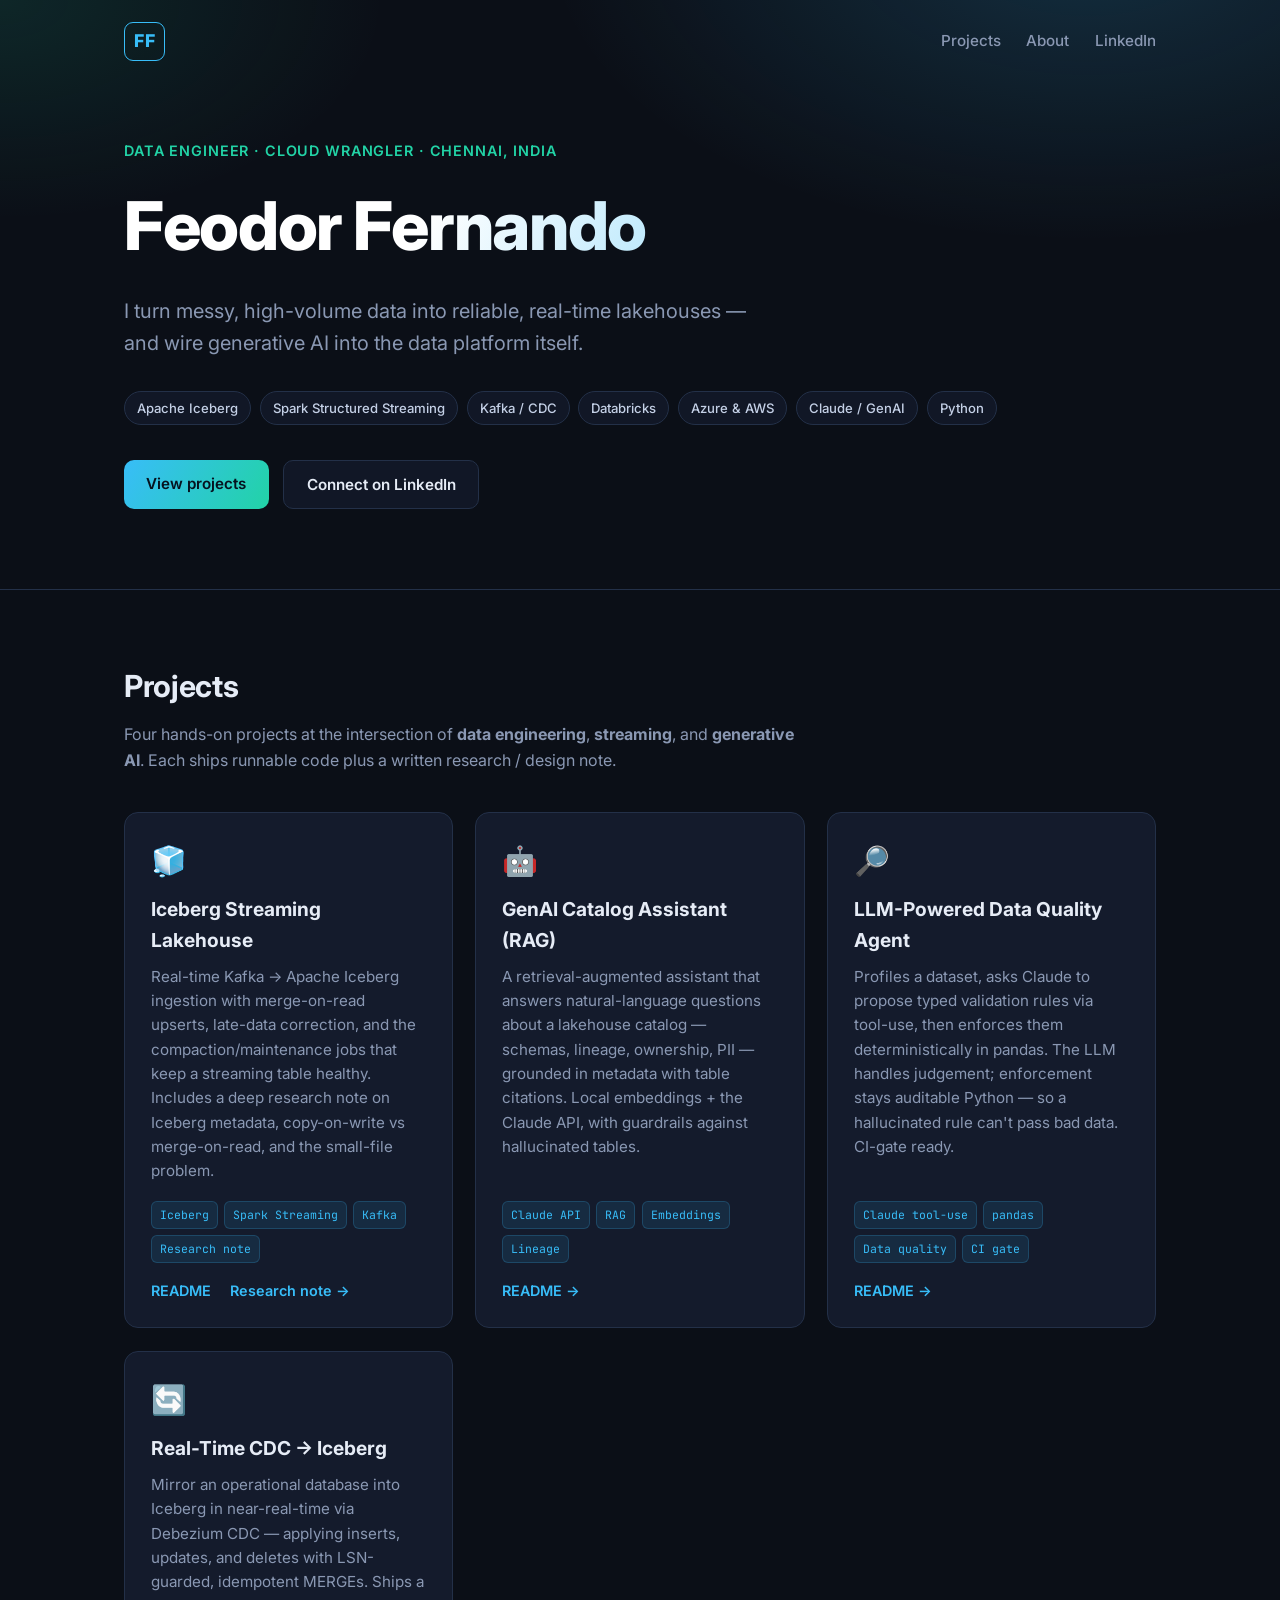
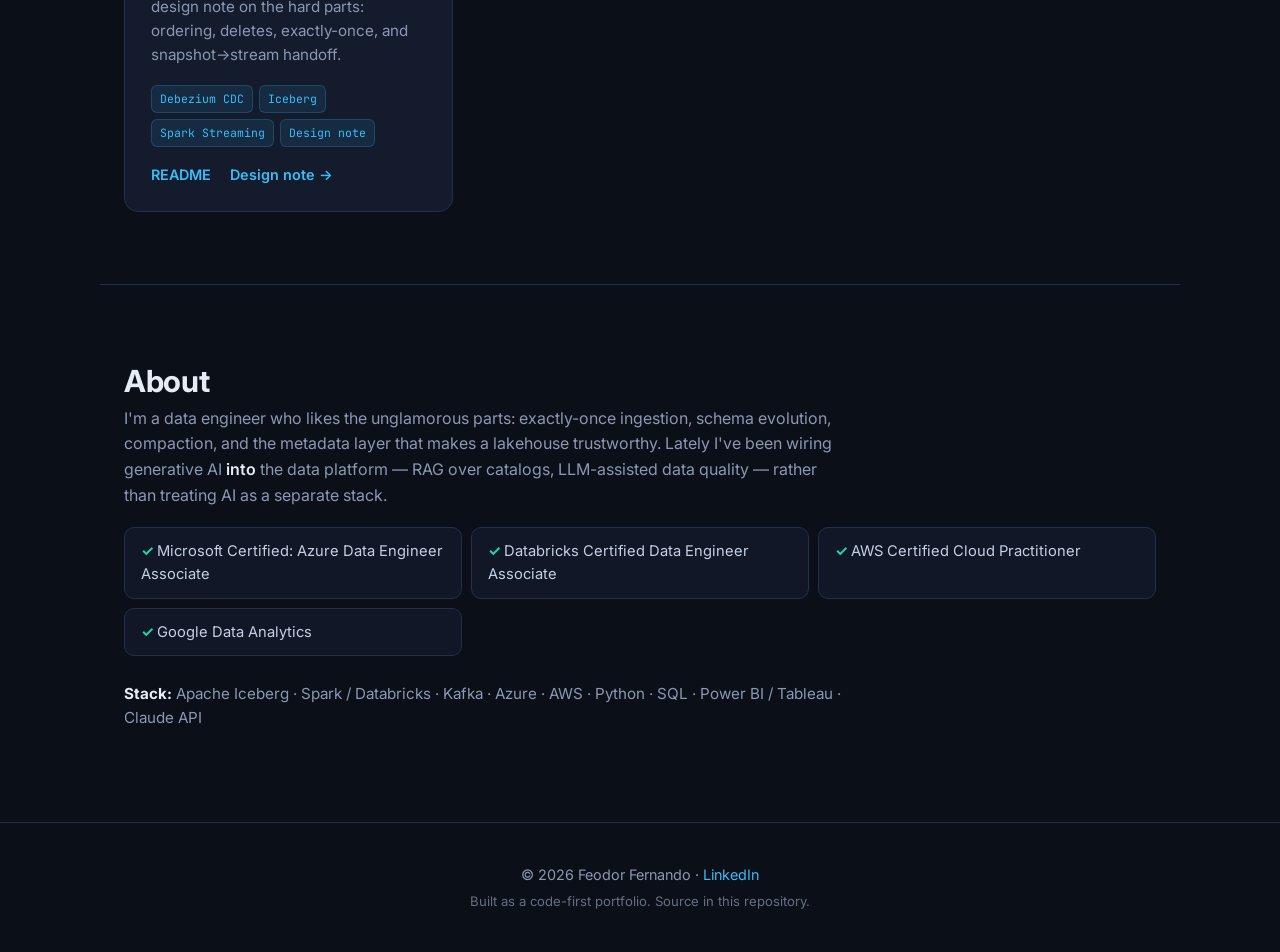
==== index.html @ a035046e "Data & AI engineering portfolio: 4 projects + site Projects: - 01 Iceberg streaming lakehouse (Spark" ====
<!DOCTYPE html>
<html lang="en">
<head>
  <meta charset="UTF-8" />
  <meta name="viewport" content="width=device-width, initial-scale=1.0" />
  <title>Feodor Fernando — Data &amp; AI Engineer</title>
  <meta name="description" content="Portfolio of Feodor Fernando — Data Engineer &amp; Cloud Wrangler. Projects in streaming lakehouses (Apache Iceberg), GenAI for data platforms, and AI-powered data quality." />
  <link rel="preconnect" href="https://fonts.googleapis.com" />
  <link rel="preconnect" href="https://fonts.gstatic.com" crossorigin />
  <link href="https://fonts.googleapis.com/css2?family=Inter:wght@400;500;600;700;800&family=JetBrains+Mono:wght@400;500&display=swap" rel="stylesheet" />
  <link rel="stylesheet" href="style.css" />
</head>
<body>
  <header class="hero">
    <nav class="nav">
      <span class="brand">FF</span>
      <div class="nav-links">
        <a href="#projects">Projects</a>
        <a href="#about">About</a>
        <a href="https://www.linkedin.com/in/feodorfernando/" target="_blank" rel="noopener">LinkedIn</a>
      </div>
    </nav>

    <div class="hero-inner">
      <p class="eyebrow">Data Engineer · Cloud Wrangler · Chennai, India</p>
      <h1>Feodor Fernando</h1>
      <p class="tagline">
        I turn messy, high-volume data into reliable, real-time lakehouses —
        and wire generative AI into the data platform itself.
      </p>
      <div class="badges">
        <span>Apache Iceberg</span>
        <span>Spark Structured Streaming</span>
        <span>Kafka / CDC</span>
        <span>Databricks</span>
        <span>Azure &amp; AWS</span>
        <span>Claude / GenAI</span>
        <span>Python</span>
      </div>
      <div class="cta">
        <a class="btn primary" href="#projects">View projects</a>
        <a class="btn" href="https://www.linkedin.com/in/feodorfernando/" target="_blank" rel="noopener">Connect on LinkedIn</a>
      </div>
    </div>
  </header>

  <main>
    <section id="projects" class="section">
      <h2 class="section-title">Projects</h2>
      <p class="section-sub">
        Four hands-on projects at the intersection of <strong>data engineering</strong>,
        <strong>streaming</strong>, and <strong>generative AI</strong>. Each ships
        runnable code plus a written research / design note.
      </p>

      <div class="grid">
        <!-- Project 1 -->
        <article class="card">
          <div class="card-icon">🧊</div>
          <h3>Iceberg Streaming Lakehouse</h3>
          <p>
            Real-time Kafka → Apache Iceberg ingestion with merge-on-read upserts,
            late-data correction, and the compaction/maintenance jobs that keep a
            streaming table healthy. Includes a deep research note on Iceberg
            metadata, copy-on-write vs merge-on-read, and the small-file problem.
          </p>
          <div class="tags">
            <span>Iceberg</span><span>Spark Streaming</span><span>Kafka</span><span>Research note</span>
          </div>
          <div class="card-links">
            <a href="projects/01-iceberg-streaming-lakehouse/README.md">README</a>
            <a href="projects/01-iceberg-streaming-lakehouse/docs/iceberg-streaming-research.md">Research note →</a>
          </div>
        </article>

        <!-- Project 2 -->
        <article class="card">
          <div class="card-icon">🤖</div>
          <h3>GenAI Catalog Assistant (RAG)</h3>
          <p>
            A retrieval-augmented assistant that answers natural-language questions
            about a lakehouse catalog — schemas, lineage, ownership, PII — grounded
            in metadata with table citations. Local embeddings + the Claude API,
            with guardrails against hallucinated tables.
          </p>
          <div class="tags">
            <span>Claude API</span><span>RAG</span><span>Embeddings</span><span>Lineage</span>
          </div>
          <div class="card-links">
            <a href="projects/02-genai-rag-lakehouse/README.md">README →</a>
          </div>
        </article>

        <!-- Project 3 -->
        <article class="card">
          <div class="card-icon">🔎</div>
          <h3>LLM-Powered Data Quality Agent</h3>
          <p>
            Profiles a dataset, asks Claude to propose typed validation rules via
            tool-use, then enforces them deterministically in pandas. The LLM
            handles judgement; enforcement stays auditable Python — so a
            hallucinated rule can't pass bad data. CI-gate ready.
          </p>
          <div class="tags">
            <span>Claude tool-use</span><span>pandas</span><span>Data quality</span><span>CI gate</span>
          </div>
          <div class="card-links">
            <a href="projects/03-llm-data-quality/README.md">README →</a>
          </div>
        </article>

        <!-- Project 4 -->
        <article class="card">
          <div class="card-icon">🔄</div>
          <h3>Real-Time CDC → Iceberg</h3>
          <p>
            Mirror an operational database into Iceberg in near-real-time via
            Debezium CDC — applying inserts, updates, and deletes with LSN-guarded,
            idempotent MERGEs. Ships a design note on the hard parts: ordering,
            deletes, exactly-once, and snapshot→stream handoff.
          </p>
          <div class="tags">
            <span>Debezium CDC</span><span>Iceberg</span><span>Spark Streaming</span><span>Design note</span>
          </div>
          <div class="card-links">
            <a href="projects/04-realtime-cdc-iceberg/README.md">README</a>
            <a href="projects/04-realtime-cdc-iceberg/docs/cdc-design.md">Design note →</a>
          </div>
        </article>
      </div>
    </section>

    <section id="about" class="section about">
      <h2 class="section-title">About</h2>
      <p>
        I'm a data engineer who likes the unglamorous parts: exactly-once
        ingestion, schema evolution, compaction, and the metadata layer that
        makes a lakehouse trustworthy. Lately I've been wiring generative AI
        <em>into</em> the data platform — RAG over catalogs, LLM-assisted data
        quality — rather than treating AI as a separate stack.
      </p>
      <ul class="creds">
        <li>Microsoft Certified: Azure Data Engineer Associate</li>
        <li>Databricks Certified Data Engineer Associate</li>
        <li>AWS Certified Cloud Practitioner</li>
        <li>Google Data Analytics</li>
      </ul>
      <p class="stack">
        <strong>Stack:</strong> Apache Iceberg · Spark / Databricks · Kafka ·
        Azure · AWS · Python · SQL · Power BI / Tableau · Claude API
      </p>
    </section>
  </main>

  <footer class="footer">
    <p>© <span id="year">2026</span> Feodor Fernando ·
      <a href="https://www.linkedin.com/in/feodorfernando/" target="_blank" rel="noopener">LinkedIn</a>
    </p>
    <p class="muted">Built as a code-first portfolio. Source in this repository.</p>
  </footer>

  <script>
    document.getElementById('year').textContent = new Date().getFullYear();
  </script>
</body>
</html>
---- style.css ----
:root {
  --bg: #0b0f17;
  --bg-soft: #111726;
  --card: #141b2c;
  --card-hover: #1a2236;
  --border: #233048;
  --text: #e6ecf6;
  --muted: #8a98b3;
  --accent: #38bdf8;
  --accent-2: #22d3a6;
  --radius: 14px;
  --maxw: 1080px;
}

* { box-sizing: border-box; margin: 0; padding: 0; }

body {
  font-family: 'Inter', system-ui, -apple-system, sans-serif;
  background: var(--bg);
  color: var(--text);
  line-height: 1.6;
  -webkit-font-smoothing: antialiased;
}

a { color: var(--accent); text-decoration: none; transition: color .15s ease; }
a:hover { color: var(--accent-2); }

code, .mono { font-family: 'JetBrains Mono', monospace; }

/* ---------- hero ---------- */
.hero {
  background:
    radial-gradient(900px 500px at 85% -10%, rgba(56,189,248,.18), transparent 60%),
    radial-gradient(700px 400px at 0% 0%, rgba(34,211,166,.12), transparent 55%),
    var(--bg);
  border-bottom: 1px solid var(--border);
  padding-bottom: 5rem;
}

.nav {
  max-width: var(--maxw);
  margin: 0 auto;
  padding: 1.4rem 1.5rem;
  display: flex;
  align-items: center;
  justify-content: space-between;
}
.brand {
  font-weight: 800;
  font-size: 1.1rem;
  letter-spacing: .04em;
  border: 1.5px solid var(--accent);
  border-radius: 9px;
  padding: .25rem .55rem;
  color: var(--accent);
}
.nav-links { display: flex; gap: 1.6rem; font-weight: 500; font-size: .95rem; }
.nav-links a { color: var(--muted); }
.nav-links a:hover { color: var(--text); }

.hero-inner {
  max-width: var(--maxw);
  margin: 0 auto;
  padding: 3.5rem 1.5rem 0;
}
.eyebrow {
  color: var(--accent-2);
  font-weight: 600;
  font-size: .9rem;
  letter-spacing: .06em;
  text-transform: uppercase;
}
.hero h1 {
  font-size: clamp(2.6rem, 6vw, 4.2rem);
  font-weight: 800;
  letter-spacing: -.02em;
  margin: .6rem 0 1rem;
  background: linear-gradient(120deg, #fff 30%, var(--accent) 100%);
  -webkit-background-clip: text;
  background-clip: text;
  -webkit-text-fill-color: transparent;
}
.tagline {
  font-size: 1.25rem;
  color: var(--muted);
  max-width: 640px;
}

.badges {
  display: flex;
  flex-wrap: wrap;
  gap: .55rem;
  margin: 2rem 0 2.2rem;
}
.badges span {
  font-size: .82rem;
  font-weight: 500;
  padding: .35rem .75rem;
  border: 1px solid var(--border);
  border-radius: 999px;
  background: var(--bg-soft);
  color: #c4d0e6;
}

.cta { display: flex; gap: .9rem; flex-wrap: wrap; }
.btn {
  display: inline-block;
  padding: .7rem 1.4rem;
  border-radius: 10px;
  font-weight: 600;
  font-size: .95rem;
  border: 1px solid var(--border);
  color: var(--text);
  background: var(--bg-soft);
}
.btn:hover { border-color: var(--accent); color: var(--text); }
.btn.primary {
  background: linear-gradient(120deg, var(--accent), var(--accent-2));
  color: #06121f;
  border: none;
}
.btn.primary:hover { color: #06121f; opacity: .92; }

/* ---------- sections ---------- */
.section {
  max-width: var(--maxw);
  margin: 0 auto;
  padding: 4.5rem 1.5rem;
}
.section-title {
  font-size: 1.9rem;
  font-weight: 700;
  letter-spacing: -.01em;
}
.section-sub {
  color: var(--muted);
  margin: .7rem 0 2.4rem;
  max-width: 680px;
}

/* ---------- project grid ---------- */
.grid {
  display: grid;
  grid-template-columns: repeat(auto-fit, minmax(320px, 1fr));
  gap: 1.4rem;
}
.card {
  background: var(--card);
  border: 1px solid var(--border);
  border-radius: var(--radius);
  padding: 1.6rem;
  display: flex;
  flex-direction: column;
  transition: transform .15s ease, border-color .15s ease, background .15s ease;
}
.card:hover {
  transform: translateY(-4px);
  border-color: var(--accent);
  background: var(--card-hover);
}
.card-icon { font-size: 1.8rem; margin-bottom: .6rem; }
.card h3 { font-size: 1.2rem; font-weight: 700; margin-bottom: .6rem; }
.card p { color: var(--muted); font-size: .95rem; flex-grow: 1; }

.tags { display: flex; flex-wrap: wrap; gap: .4rem; margin: 1.1rem 0 1rem; }
.tags span {
  font-size: .72rem;
  font-family: 'JetBrains Mono', monospace;
  padding: .22rem .5rem;
  border-radius: 6px;
  background: rgba(56,189,248,.1);
  color: var(--accent);
  border: 1px solid rgba(56,189,248,.2);
}
.card-links { display: flex; gap: 1.2rem; font-weight: 600; font-size: .9rem; }

/* ---------- about ---------- */
.about { border-top: 1px solid var(--border); }
.about p { color: var(--muted); max-width: 720px; margin-bottom: 1.2rem; }
.about em { color: var(--text); font-style: normal; font-weight: 600; }
.creds {
  list-style: none;
  display: grid;
  grid-template-columns: repeat(auto-fit, minmax(260px, 1fr));
  gap: .6rem;
  margin: 0 0 1.6rem;
}
.creds li {
  padding: .7rem 1rem;
  background: var(--bg-soft);
  border: 1px solid var(--border);
  border-radius: 10px;
  font-size: .92rem;
  color: #c4d0e6;
}
.creds li::before { content: "✓ "; color: var(--accent-2); font-weight: 700; }
.stack { font-size: .95rem; }
.stack strong { color: var(--text); }

/* ---------- footer ---------- */
.footer {
  border-top: 1px solid var(--border);
  text-align: center;
  padding: 2.5rem 1.5rem;
  color: var(--muted);
  font-size: .9rem;
}
.footer .muted { font-size: .82rem; opacity: .7; margin-top: .3rem; }

@media (max-width: 560px) {
  .nav-links { gap: 1rem; }
  .section { padding: 3rem 1.2rem; }
}
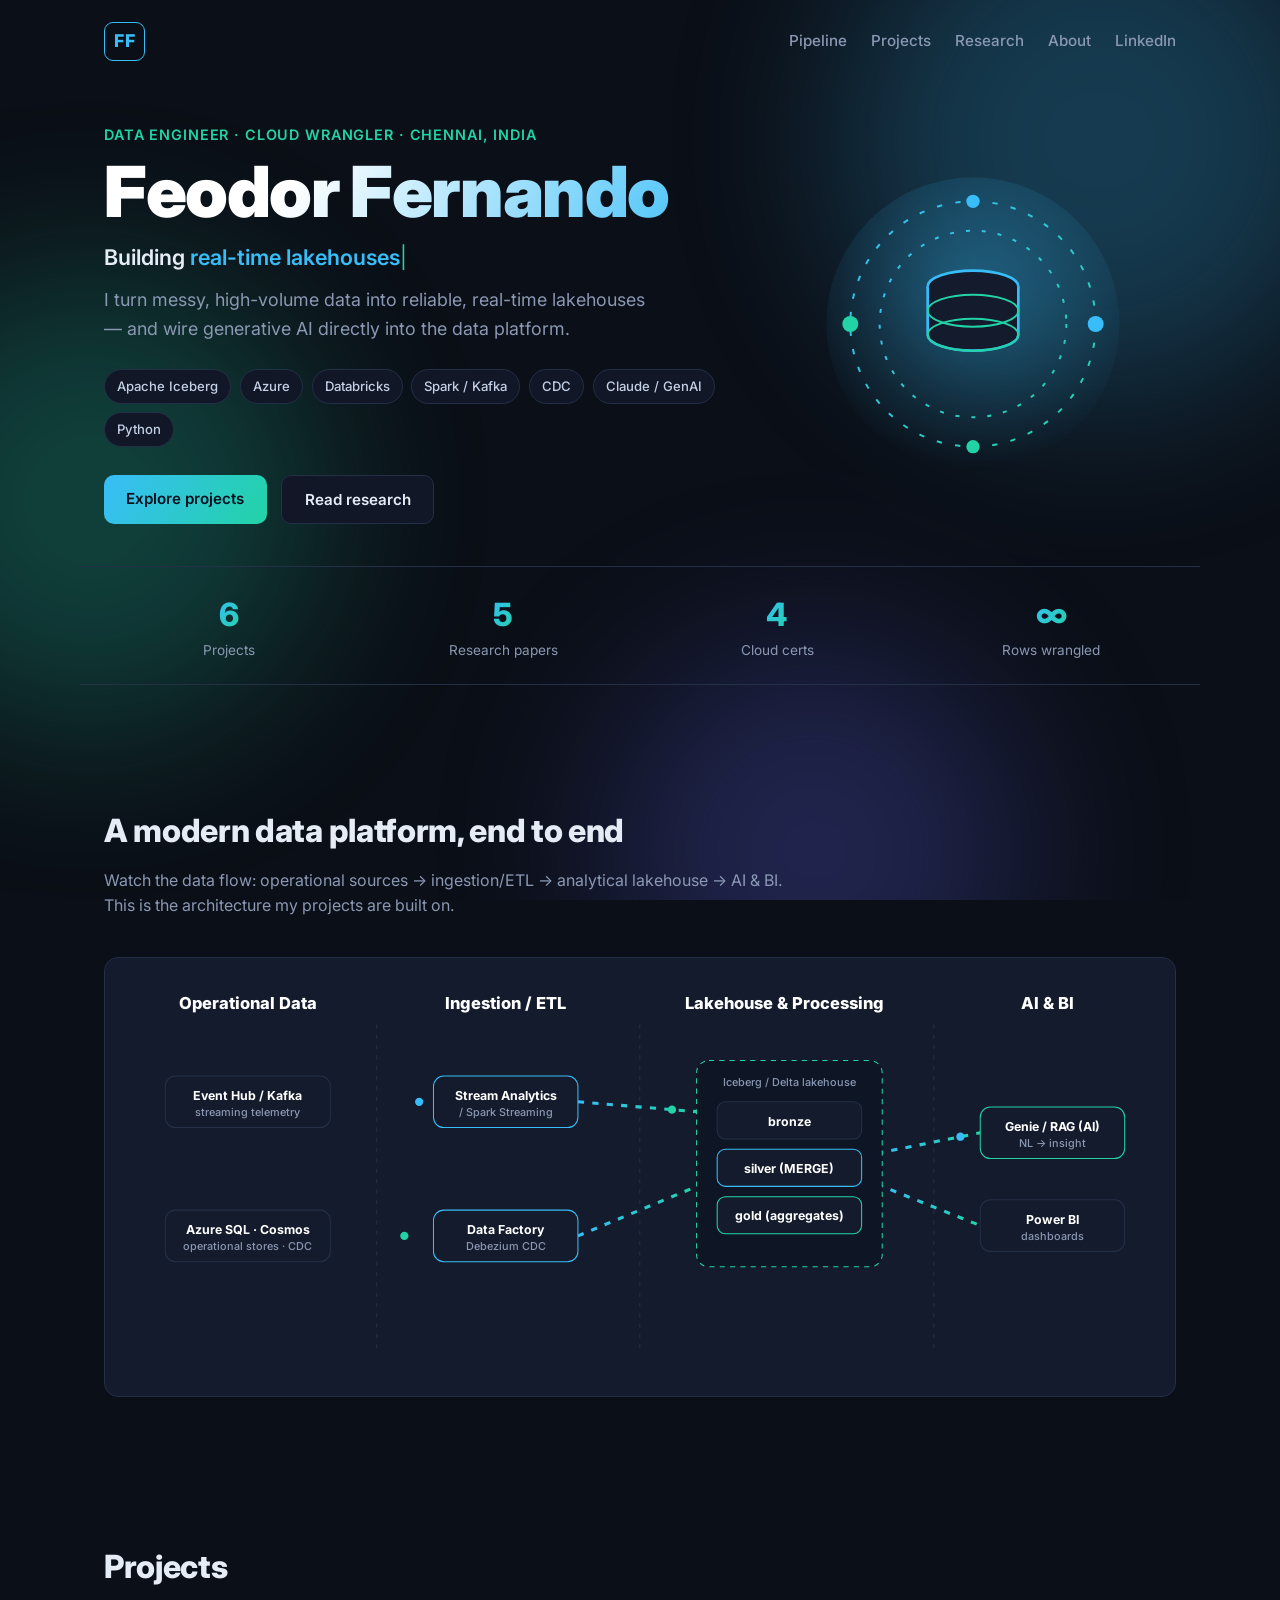
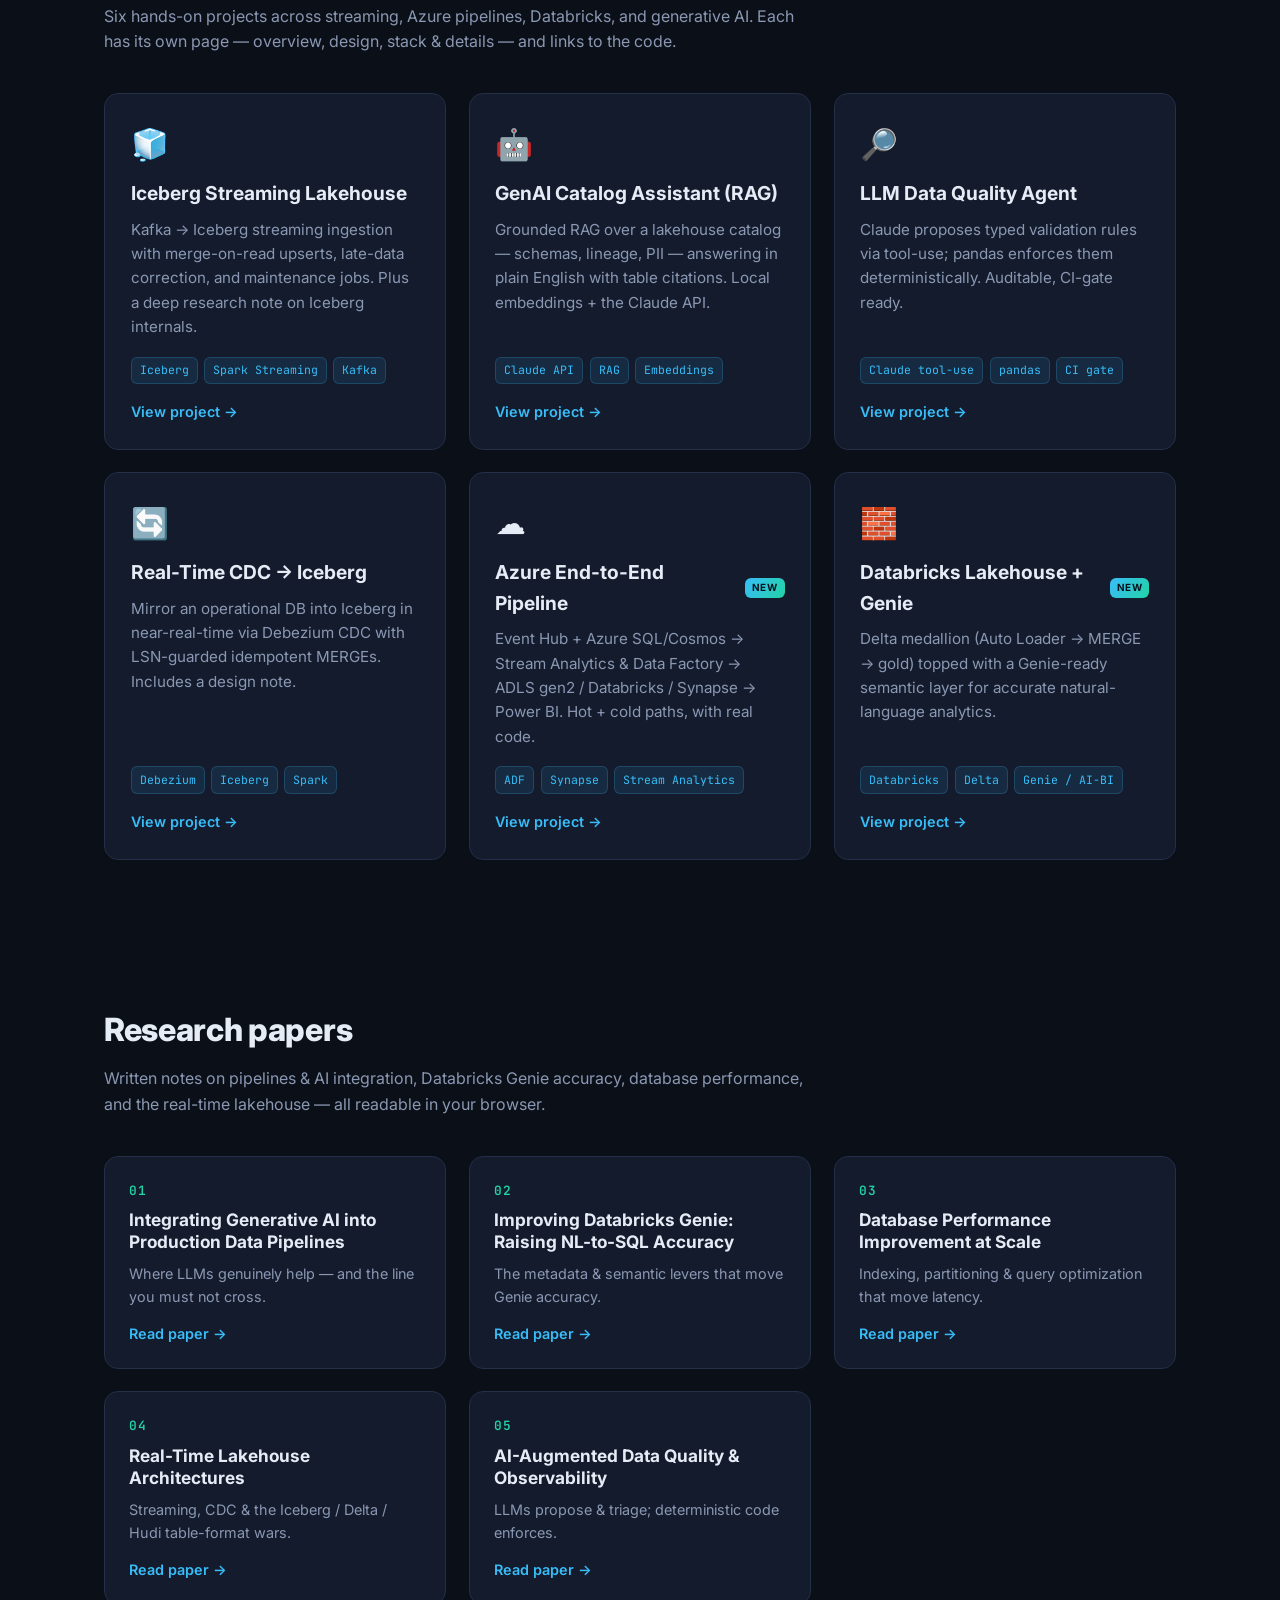
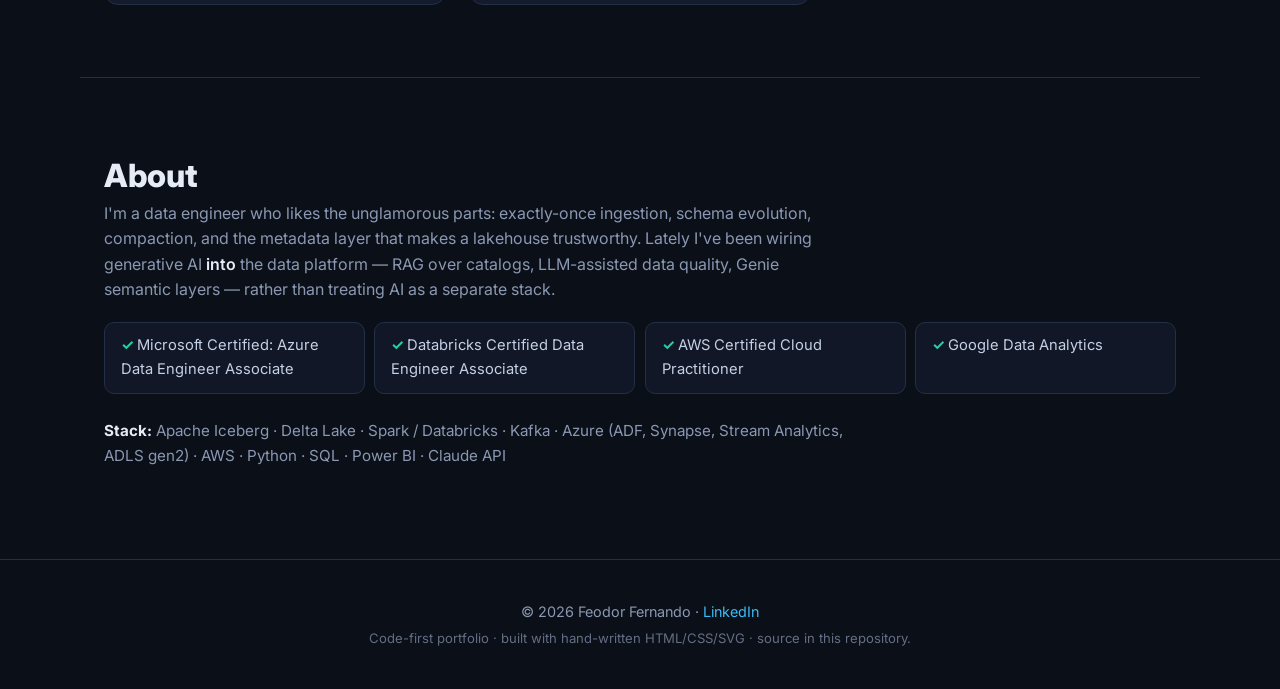
==== commit a25a5a40: "Animated site + 6 projects, 5 research papers, readable pages - Animated homepage: aurora bg, typed " ====
--- a/index.html
+++ b/index.html
@@ -4,150 +4,290 @@
   <meta charset="UTF-8" />
   <meta name="viewport" content="width=device-width, initial-scale=1.0" />
   <title>Feodor Fernando — Data &amp; AI Engineer</title>
-  <meta name="description" content="Portfolio of Feodor Fernando — Data Engineer &amp; Cloud Wrangler. Projects in streaming lakehouses (Apache Iceberg), GenAI for data platforms, and AI-powered data quality." />
+  <meta name="description" content="Portfolio of Feodor Fernando — Data Engineer &amp; Cloud Wrangler. Streaming lakehouses (Apache Iceberg), Azure data pipelines, Databricks, and generative AI for data platforms. 6 projects + 5 research papers." />
   <link rel="preconnect" href="https://fonts.googleapis.com" />
   <link rel="preconnect" href="https://fonts.gstatic.com" crossorigin />
-  <link href="https://fonts.googleapis.com/css2?family=Inter:wght@400;500;600;700;800&family=JetBrains+Mono:wght@400;500&display=swap" rel="stylesheet" />
+  <link href="https://fonts.googleapis.com/css2?family=Inter:wght@400;500;600;700;800;900&family=JetBrains+Mono:wght@400;500&display=swap" rel="stylesheet" />
   <link rel="stylesheet" href="style.css" />
 </head>
 <body>
+  <!-- animated aurora background -->
+  <div class="aurora" aria-hidden="true"><span></span><span></span><span></span></div>
+
   <header class="hero">
     <nav class="nav">
       <span class="brand">FF</span>
       <div class="nav-links">
+        <a href="#pipeline">Pipeline</a>
         <a href="#projects">Projects</a>
+        <a href="#research">Research</a>
         <a href="#about">About</a>
         <a href="https://www.linkedin.com/in/feodorfernando/" target="_blank" rel="noopener">LinkedIn</a>
       </div>
     </nav>
 
     <div class="hero-inner">
-      <p class="eyebrow">Data Engineer · Cloud Wrangler · Chennai, India</p>
-      <h1>Feodor Fernando</h1>
-      <p class="tagline">
-        I turn messy, high-volume data into reliable, real-time lakehouses —
-        and wire generative AI into the data platform itself.
-      </p>
-      <div class="badges">
-        <span>Apache Iceberg</span>
-        <span>Spark Structured Streaming</span>
-        <span>Kafka / CDC</span>
-        <span>Databricks</span>
-        <span>Azure &amp; AWS</span>
-        <span>Claude / GenAI</span>
-        <span>Python</span>
-      </div>
-      <div class="cta">
-        <a class="btn primary" href="#projects">View projects</a>
-        <a class="btn" href="https://www.linkedin.com/in/feodorfernando/" target="_blank" rel="noopener">Connect on LinkedIn</a>
-      </div>
+      <div class="hero-text">
+        <p class="eyebrow fade-up">Data Engineer · Cloud Wrangler · Chennai, India</p>
+        <h1 class="fade-up d1">Feodor Fernando</h1>
+        <p class="typed-line fade-up d2">Building <span id="typed" class="accent"></span><span class="caret">|</span></p>
+        <p class="tagline fade-up d3">
+          I turn messy, high-volume data into reliable, real-time lakehouses — and wire
+          generative AI directly into the data platform.
+        </p>
+        <div class="badges fade-up d4">
+          <span>Apache Iceberg</span><span>Azure</span><span>Databricks</span>
+          <span>Spark / Kafka</span><span>CDC</span><span>Claude / GenAI</span><span>Python</span>
+        </div>
+        <div class="cta fade-up d5">
+          <a class="btn primary" href="#projects">Explore projects</a>
+          <a class="btn" href="#research">Read research</a>
+        </div>
+      </div>
+
+      <!-- animated data-engineer avatar (SVG, not a photo) -->
+      <div class="hero-art fade-up d3" aria-hidden="true">
+        <svg viewBox="0 0 240 240" xmlns="http://www.w3.org/2000/svg">
+          <defs>
+            <radialGradient id="halo" cx="50%" cy="40%" r="60%">
+              <stop offset="0" stop-color="#38bdf8" stop-opacity=".35"/>
+              <stop offset="1" stop-color="#38bdf8" stop-opacity="0"/>
+            </radialGradient>
+            <linearGradient id="ring" x1="0" y1="0" x2="1" y2="1">
+              <stop offset="0" stop-color="#38bdf8"/><stop offset="1" stop-color="#22d3a6"/>
+            </linearGradient>
+          </defs>
+          <circle cx="120" cy="120" r="110" fill="url(#halo)"/>
+          <!-- orbit rings -->
+          <circle class="orbit o1" cx="120" cy="120" r="92" fill="none" stroke="url(#ring)" stroke-width="1.5" stroke-dasharray="4 10"/>
+          <circle class="orbit o2" cx="120" cy="120" r="70" fill="none" stroke="url(#ring)" stroke-width="1.5" stroke-dasharray="3 9"/>
+          <!-- central database stack -->
+          <g class="float">
+            <ellipse cx="120" cy="92" rx="34" ry="12" fill="#141b2c" stroke="#38bdf8" stroke-width="2"/>
+            <path d="M86 92 v36 a34 12 0 0 0 68 0 v-36" fill="#141b2c" stroke="#38bdf8" stroke-width="2"/>
+            <ellipse cx="120" cy="110" rx="34" ry="12" fill="none" stroke="#22d3a6" stroke-width="1.5"/>
+            <ellipse cx="120" cy="128" rx="34" ry="12" fill="none" stroke="#22d3a6" stroke-width="1.5"/>
+          </g>
+          <!-- orbiting data nodes -->
+          <g class="spin">
+            <circle cx="212" cy="120" r="6" fill="#38bdf8"/>
+            <circle cx="28" cy="120" r="6" fill="#22d3a6"/>
+            <circle cx="120" cy="28" r="5" fill="#38bdf8"/>
+            <circle cx="120" cy="212" r="5" fill="#22d3a6"/>
+          </g>
+        </svg>
+      </div>
+    </div>
+
+    <div class="stat-row fade-up d5">
+      <div><strong>6</strong><span>Projects</span></div>
+      <div><strong>5</strong><span>Research papers</span></div>
+      <div><strong>4</strong><span>Cloud certs</span></div>
+      <div><strong>∞</strong><span>Rows wrangled</span></div>
     </div>
   </header>
 
   <main>
+    <!-- ANIMATED END-TO-END PIPELINE -->
+    <section id="pipeline" class="section">
+      <h2 class="section-title reveal">A modern data platform, end to end</h2>
+      <p class="section-sub reveal">Watch the data flow: operational sources → ingestion/ETL →
+        analytical lakehouse → AI &amp; BI. This is the architecture my projects are built on.</p>
+
+      <div class="pipeline-wrap reveal">
+      <svg viewBox="0 0 1000 380" xmlns="http://www.w3.org/2000/svg" class="pipeline-svg" role="img" aria-label="End-to-end data platform">
+        <defs>
+          <linearGradient id="flowg" x1="0" y1="0" x2="1" y2="0">
+            <stop offset="0" stop-color="#38bdf8"/><stop offset="1" stop-color="#22d3a6"/>
+          </linearGradient>
+        </defs>
+
+        <!-- stage headers -->
+        <text x="120" y="30" text-anchor="middle" class="stage-h">Operational Data</text>
+        <text x="370" y="30" text-anchor="middle" class="stage-h">Ingestion / ETL</text>
+        <text x="640" y="30" text-anchor="middle" class="stage-h">Lakehouse &amp; Processing</text>
+        <text x="895" y="30" text-anchor="middle" class="stage-h">AI &amp; BI</text>
+
+        <!-- divider guides -->
+        <line x1="245" y1="45" x2="245" y2="360" stroke="#233048" stroke-dasharray="4 6"/>
+        <line x1="500" y1="45" x2="500" y2="360" stroke="#233048" stroke-dasharray="4 6"/>
+        <line x1="785" y1="45" x2="785" y2="360" stroke="#233048" stroke-dasharray="4 6"/>
+
+        <!-- flow connectors -->
+        <line class="flow" x1="200" y1="120" x2="300" y2="120" stroke="url(#flowg)" stroke-width="3"/>
+        <line class="flow" x1="200" y1="250" x2="300" y2="250" stroke="url(#flowg)" stroke-width="3"/>
+        <line class="flow" x1="440" y1="120" x2="560" y2="130" stroke="url(#flowg)" stroke-width="3"/>
+        <line class="flow" x1="440" y1="250" x2="560" y2="200" stroke="url(#flowg)" stroke-width="3"/>
+        <line class="flow" x1="730" y1="170" x2="830" y2="150" stroke="url(#flowg)" stroke-width="3"/>
+        <line class="flow" x1="730" y1="200" x2="830" y2="240" stroke="url(#flowg)" stroke-width="3"/>
+
+        <!-- operational nodes -->
+        <g class="pulse"><rect x="40" y="95" width="160" height="50" rx="10" fill="#141b2c" stroke="#233048"/></g>
+        <text x="120" y="118" text-anchor="middle" class="n-title">Event Hub / Kafka</text>
+        <text x="120" y="134" text-anchor="middle" class="n-sub">streaming telemetry</text>
+        <rect x="40" y="225" width="160" height="50" rx="10" fill="#141b2c" stroke="#233048"/>
+        <text x="120" y="248" text-anchor="middle" class="n-title">Azure SQL · Cosmos</text>
+        <text x="120" y="264" text-anchor="middle" class="n-sub">operational stores · CDC</text>
+
+        <!-- ingestion nodes -->
+        <rect x="300" y="95" width="140" height="50" rx="10" fill="#141b2c" stroke="#38bdf8"/>
+        <text x="370" y="118" text-anchor="middle" class="n-title">Stream Analytics</text>
+        <text x="370" y="134" text-anchor="middle" class="n-sub">/ Spark Streaming</text>
+        <rect x="300" y="225" width="140" height="50" rx="10" fill="#141b2c" stroke="#38bdf8"/>
+        <text x="370" y="248" text-anchor="middle" class="n-title">Data Factory</text>
+        <text x="370" y="264" text-anchor="middle" class="n-sub">Debezium CDC</text>
+
+        <!-- lakehouse box -->
+        <rect x="555" y="80" width="180" height="200" rx="12" fill="#0e1626" stroke="#22d3a6" stroke-dasharray="5 5"/>
+        <text x="645" y="105" text-anchor="middle" class="n-sub">Iceberg / Delta lakehouse</text>
+        <g class="pulse"><rect x="575" y="120" width="140" height="36" rx="8" fill="#141b2c" stroke="#233048"/></g>
+        <text x="645" y="143" text-anchor="middle" class="n-title">bronze</text>
+        <rect x="575" y="166" width="140" height="36" rx="8" fill="#141b2c" stroke="#38bdf8"/>
+        <text x="645" y="189" text-anchor="middle" class="n-title">silver (MERGE)</text>
+        <rect x="575" y="212" width="140" height="36" rx="8" fill="#141b2c" stroke="#22d3a6"/>
+        <text x="645" y="235" text-anchor="middle" class="n-title">gold (aggregates)</text>
+
+        <!-- AI/BI nodes -->
+        <g class="pulse"><rect x="830" y="125" width="140" height="50" rx="10" fill="#141b2c" stroke="#22d3a6"/></g>
+        <text x="900" y="148" text-anchor="middle" class="n-title">Genie / RAG (AI)</text>
+        <text x="900" y="164" text-anchor="middle" class="n-sub">NL → insight</text>
+        <rect x="830" y="215" width="140" height="50" rx="10" fill="#141b2c" stroke="#233048"/>
+        <text x="900" y="238" text-anchor="middle" class="n-title">Power BI</text>
+        <text x="900" y="254" text-anchor="middle" class="n-sub">dashboards</text>
+
+        <!-- moving data packets -->
+        <circle r="4" fill="#38bdf8"><animateMotion dur="3s" repeatCount="indefinite" path="M200,120 L300,120"/></circle>
+        <circle r="4" fill="#22d3a6"><animateMotion dur="3.4s" repeatCount="indefinite" path="M440,120 L560,130"/></circle>
+        <circle r="4" fill="#38bdf8"><animateMotion dur="3.2s" repeatCount="indefinite" path="M730,170 L830,150"/></circle>
+        <circle r="4" fill="#22d3a6"><animateMotion dur="3.6s" repeatCount="indefinite" path="M200,250 L300,250"/></circle>
+      </svg>
+      </div>
+    </section>
+
+    <!-- PROJECTS -->
     <section id="projects" class="section">
-      <h2 class="section-title">Projects</h2>
-      <p class="section-sub">
-        Four hands-on projects at the intersection of <strong>data engineering</strong>,
-        <strong>streaming</strong>, and <strong>generative AI</strong>. Each ships
-        runnable code plus a written research / design note.
-      </p>
+      <h2 class="section-title reveal">Projects</h2>
+      <p class="section-sub reveal">Six hands-on projects across streaming, Azure pipelines,
+        Databricks, and generative AI. Each has its own page — overview, design, stack &amp;
+        details — and links to the code.</p>
 
       <div class="grid">
-        <!-- Project 1 -->
-        <article class="card">
+        <a class="card reveal" href="site/projects/iceberg-streaming.html">
           <div class="card-icon">🧊</div>
           <h3>Iceberg Streaming Lakehouse</h3>
-          <p>
-            Real-time Kafka → Apache Iceberg ingestion with merge-on-read upserts,
-            late-data correction, and the compaction/maintenance jobs that keep a
-            streaming table healthy. Includes a deep research note on Iceberg
-            metadata, copy-on-write vs merge-on-read, and the small-file problem.
-          </p>
-          <div class="tags">
-            <span>Iceberg</span><span>Spark Streaming</span><span>Kafka</span><span>Research note</span>
-          </div>
-          <div class="card-links">
-            <a href="projects/01-iceberg-streaming-lakehouse/README.md">README</a>
-            <a href="projects/01-iceberg-streaming-lakehouse/docs/iceberg-streaming-research.md">Research note →</a>
-          </div>
-        </article>
-
-        <!-- Project 2 -->
-        <article class="card">
+          <p>Kafka → Iceberg streaming ingestion with merge-on-read upserts, late-data
+            correction, and maintenance jobs. Plus a deep research note on Iceberg internals.</p>
+          <div class="tags"><span>Iceberg</span><span>Spark Streaming</span><span>Kafka</span></div>
+          <span class="card-go">View project →</span>
+        </a>
+
+        <a class="card reveal" href="site/projects/genai-rag.html">
           <div class="card-icon">🤖</div>
           <h3>GenAI Catalog Assistant (RAG)</h3>
-          <p>
-            A retrieval-augmented assistant that answers natural-language questions
-            about a lakehouse catalog — schemas, lineage, ownership, PII — grounded
-            in metadata with table citations. Local embeddings + the Claude API,
-            with guardrails against hallucinated tables.
-          </p>
-          <div class="tags">
-            <span>Claude API</span><span>RAG</span><span>Embeddings</span><span>Lineage</span>
-          </div>
-          <div class="card-links">
-            <a href="projects/02-genai-rag-lakehouse/README.md">README →</a>
-          </div>
-        </article>
-
-        <!-- Project 3 -->
-        <article class="card">
+          <p>Grounded RAG over a lakehouse catalog — schemas, lineage, PII — answering in plain
+            English with table citations. Local embeddings + the Claude API.</p>
+          <div class="tags"><span>Claude API</span><span>RAG</span><span>Embeddings</span></div>
+          <span class="card-go">View project →</span>
+        </a>
+
+        <a class="card reveal" href="site/projects/llm-data-quality.html">
           <div class="card-icon">🔎</div>
-          <h3>LLM-Powered Data Quality Agent</h3>
-          <p>
-            Profiles a dataset, asks Claude to propose typed validation rules via
-            tool-use, then enforces them deterministically in pandas. The LLM
-            handles judgement; enforcement stays auditable Python — so a
-            hallucinated rule can't pass bad data. CI-gate ready.
-          </p>
-          <div class="tags">
-            <span>Claude tool-use</span><span>pandas</span><span>Data quality</span><span>CI gate</span>
-          </div>
-          <div class="card-links">
-            <a href="projects/03-llm-data-quality/README.md">README →</a>
-          </div>
-        </article>
-
-        <!-- Project 4 -->
-        <article class="card">
+          <h3>LLM Data Quality Agent</h3>
+          <p>Claude proposes typed validation rules via tool-use; pandas enforces them
+            deterministically. Auditable, CI-gate ready.</p>
+          <div class="tags"><span>Claude tool-use</span><span>pandas</span><span>CI gate</span></div>
+          <span class="card-go">View project →</span>
+        </a>
+
+        <a class="card reveal" href="site/projects/cdc-iceberg.html">
           <div class="card-icon">🔄</div>
           <h3>Real-Time CDC → Iceberg</h3>
-          <p>
-            Mirror an operational database into Iceberg in near-real-time via
-            Debezium CDC — applying inserts, updates, and deletes with LSN-guarded,
-            idempotent MERGEs. Ships a design note on the hard parts: ordering,
-            deletes, exactly-once, and snapshot→stream handoff.
-          </p>
-          <div class="tags">
-            <span>Debezium CDC</span><span>Iceberg</span><span>Spark Streaming</span><span>Design note</span>
-          </div>
-          <div class="card-links">
-            <a href="projects/04-realtime-cdc-iceberg/README.md">README</a>
-            <a href="projects/04-realtime-cdc-iceberg/docs/cdc-design.md">Design note →</a>
-          </div>
-        </article>
+          <p>Mirror an operational DB into Iceberg in near-real-time via Debezium CDC with
+            LSN-guarded idempotent MERGEs. Includes a design note.</p>
+          <div class="tags"><span>Debezium</span><span>Iceberg</span><span>Spark</span></div>
+          <span class="card-go">View project →</span>
+        </a>
+
+        <a class="card reveal new" href="site/projects/azure-etl-pipeline.html">
+          <div class="card-icon">☁️</div>
+          <h3>Azure End-to-End Pipeline <span class="pill">New</span></h3>
+          <p>Event Hub + Azure SQL/Cosmos → Stream Analytics &amp; Data Factory → ADLS gen2 /
+            Databricks / Synapse → Power BI. Hot + cold paths, with real code.</p>
+          <div class="tags"><span>ADF</span><span>Synapse</span><span>Stream Analytics</span></div>
+          <span class="card-go">View project →</span>
+        </a>
+
+        <a class="card reveal new" href="site/projects/databricks-lakehouse-genie.html">
+          <div class="card-icon">🧱</div>
+          <h3>Databricks Lakehouse + Genie <span class="pill">New</span></h3>
+          <p>Delta medallion (Auto Loader → MERGE → gold) topped with a Genie-ready semantic
+            layer for accurate natural-language analytics.</p>
+          <div class="tags"><span>Databricks</span><span>Delta</span><span>Genie / AI-BI</span></div>
+          <span class="card-go">View project →</span>
+        </a>
       </div>
     </section>
 
+    <!-- RESEARCH -->
+    <section id="research" class="section">
+      <h2 class="section-title reveal">Research papers</h2>
+      <p class="section-sub reveal">Written notes on pipelines &amp; AI integration, Databricks
+        Genie accuracy, database performance, and the real-time lakehouse — all readable in your
+        browser.</p>
+
+      <div class="grid research-grid">
+        <a class="paper reveal" href="site/research/ai-in-data-pipelines.html">
+          <span class="paper-no">01</span>
+          <h3>Integrating Generative AI into Production Data Pipelines</h3>
+          <p>Where LLMs genuinely help — and the line you must not cross.</p>
+          <span class="card-go">Read paper →</span>
+        </a>
+        <a class="paper reveal" href="site/research/databricks-genie-improvement.html">
+          <span class="paper-no">02</span>
+          <h3>Improving Databricks Genie: Raising NL-to-SQL Accuracy</h3>
+          <p>The metadata &amp; semantic levers that move Genie accuracy.</p>
+          <span class="card-go">Read paper →</span>
+        </a>
+        <a class="paper reveal" href="site/research/database-performance.html">
+          <span class="paper-no">03</span>
+          <h3>Database Performance Improvement at Scale</h3>
+          <p>Indexing, partitioning &amp; query optimization that move latency.</p>
+          <span class="card-go">Read paper →</span>
+        </a>
+        <a class="paper reveal" href="site/research/realtime-lakehouse.html">
+          <span class="paper-no">04</span>
+          <h3>Real-Time Lakehouse Architectures</h3>
+          <p>Streaming, CDC &amp; the Iceberg / Delta / Hudi table-format wars.</p>
+          <span class="card-go">Read paper →</span>
+        </a>
+        <a class="paper reveal" href="site/research/data-quality-ai.html">
+          <span class="paper-no">05</span>
+          <h3>AI-Augmented Data Quality &amp; Observability</h3>
+          <p>LLMs propose &amp; triage; deterministic code enforces.</p>
+          <span class="card-go">Read paper →</span>
+        </a>
+      </div>
+    </section>
+
+    <!-- ABOUT -->
     <section id="about" class="section about">
-      <h2 class="section-title">About</h2>
-      <p>
-        I'm a data engineer who likes the unglamorous parts: exactly-once
-        ingestion, schema evolution, compaction, and the metadata layer that
-        makes a lakehouse trustworthy. Lately I've been wiring generative AI
-        <em>into</em> the data platform — RAG over catalogs, LLM-assisted data
-        quality — rather than treating AI as a separate stack.
+      <h2 class="section-title reveal">About</h2>
+      <p class="reveal">
+        I'm a data engineer who likes the unglamorous parts: exactly-once ingestion, schema
+        evolution, compaction, and the metadata layer that makes a lakehouse trustworthy. Lately
+        I've been wiring generative AI <em>into</em> the data platform — RAG over catalogs,
+        LLM-assisted data quality, Genie semantic layers — rather than treating AI as a separate
+        stack.
       </p>
-      <ul class="creds">
+      <ul class="creds reveal">
         <li>Microsoft Certified: Azure Data Engineer Associate</li>
         <li>Databricks Certified Data Engineer Associate</li>
         <li>AWS Certified Cloud Practitioner</li>
         <li>Google Data Analytics</li>
       </ul>
-      <p class="stack">
-        <strong>Stack:</strong> Apache Iceberg · Spark / Databricks · Kafka ·
-        Azure · AWS · Python · SQL · Power BI / Tableau · Claude API
+      <p class="stack reveal">
+        <strong>Stack:</strong> Apache Iceberg · Delta Lake · Spark / Databricks · Kafka · Azure
+        (ADF, Synapse, Stream Analytics, ADLS gen2) · AWS · Python · SQL · Power BI · Claude API
       </p>
     </section>
   </main>
@@ -156,11 +296,9 @@
     <p>© <span id="year">2026</span> Feodor Fernando ·
       <a href="https://www.linkedin.com/in/feodorfernando/" target="_blank" rel="noopener">LinkedIn</a>
     </p>
-    <p class="muted">Built as a code-first portfolio. Source in this repository.</p>
+    <p class="muted">Code-first portfolio · built with hand-written HTML/CSS/SVG · source in this repository.</p>
   </footer>
 
-  <script>
-    document.getElementById('year').textContent = new Date().getFullYear();
-  </script>
+  <script src="main.js"></script>
 </body>
 </html>
--- a/style.css
+++ b/style.css
@@ -9,205 +9,227 @@
   --accent: #38bdf8;
   --accent-2: #22d3a6;
   --radius: 14px;
-  --maxw: 1080px;
+  --maxw: 1120px;
 }
 
 * { box-sizing: border-box; margin: 0; padding: 0; }
-
+html { scroll-behavior: smooth; }
 body {
   font-family: 'Inter', system-ui, -apple-system, sans-serif;
   background: var(--bg);
   color: var(--text);
   line-height: 1.6;
   -webkit-font-smoothing: antialiased;
-}
-
+  overflow-x: hidden;
+}
 a { color: var(--accent); text-decoration: none; transition: color .15s ease; }
 a:hover { color: var(--accent-2); }
-
 code, .mono { font-family: 'JetBrains Mono', monospace; }
 
+/* ---------- animated aurora background ---------- */
+.aurora { position: fixed; inset: 0; z-index: -1; overflow: hidden; }
+.aurora span {
+  position: absolute; display: block; border-radius: 50%;
+  filter: blur(90px); opacity: .25;
+}
+.aurora span:nth-child(1) {
+  width: 520px; height: 520px; background: #38bdf8; top: -120px; right: -80px;
+  animation: drift1 18s ease-in-out infinite;
+}
+.aurora span:nth-child(2) {
+  width: 460px; height: 460px; background: #22d3a6; top: 30%; left: -140px;
+  animation: drift2 22s ease-in-out infinite;
+}
+.aurora span:nth-child(3) {
+  width: 420px; height: 420px; background: #6366f1; bottom: -160px; right: 20%;
+  animation: drift1 26s ease-in-out infinite;
+}
+@keyframes drift1 { 0%,100% { transform: translate(0,0); } 50% { transform: translate(-40px,40px); } }
+@keyframes drift2 { 0%,100% { transform: translate(0,0); } 50% { transform: translate(50px,-30px); } }
+
+/* ---------- entrance animations ---------- */
+.fade-up { opacity: 0; transform: translateY(22px); animation: fadeUp .8s ease forwards; }
+.fade-up.d1 { animation-delay: .1s; }
+.fade-up.d2 { animation-delay: .25s; }
+.fade-up.d3 { animation-delay: .4s; }
+.fade-up.d4 { animation-delay: .55s; }
+.fade-up.d5 { animation-delay: .7s; }
+@keyframes fadeUp { to { opacity: 1; transform: none; } }
+
+.reveal { opacity: 0; transform: translateY(26px); transition: opacity .6s ease, transform .6s ease; }
+.reveal.in { opacity: 1; transform: none; }
+
 /* ---------- hero ---------- */
-.hero {
-  background:
-    radial-gradient(900px 500px at 85% -10%, rgba(56,189,248,.18), transparent 60%),
-    radial-gradient(700px 400px at 0% 0%, rgba(34,211,166,.12), transparent 55%),
-    var(--bg);
-  border-bottom: 1px solid var(--border);
-  padding-bottom: 5rem;
-}
-
+.hero { padding-bottom: 3rem; }
 .nav {
-  max-width: var(--maxw);
-  margin: 0 auto;
-  padding: 1.4rem 1.5rem;
-  display: flex;
-  align-items: center;
-  justify-content: space-between;
+  max-width: var(--maxw); margin: 0 auto; padding: 1.4rem 1.5rem;
+  display: flex; align-items: center; justify-content: space-between;
 }
 .brand {
-  font-weight: 800;
-  font-size: 1.1rem;
-  letter-spacing: .04em;
-  border: 1.5px solid var(--accent);
-  border-radius: 9px;
-  padding: .25rem .55rem;
-  color: var(--accent);
-}
-.nav-links { display: flex; gap: 1.6rem; font-weight: 500; font-size: .95rem; }
+  font-weight: 800; font-size: 1.1rem; letter-spacing: .04em;
+  border: 1.5px solid var(--accent); border-radius: 9px; padding: .25rem .55rem; color: var(--accent);
+}
+.nav-links { display: flex; gap: 1.5rem; font-weight: 500; font-size: .95rem; }
 .nav-links a { color: var(--muted); }
 .nav-links a:hover { color: var(--text); }
 
 .hero-inner {
-  max-width: var(--maxw);
-  margin: 0 auto;
-  padding: 3.5rem 1.5rem 0;
+  max-width: var(--maxw); margin: 0 auto; padding: 2.5rem 1.5rem 0;
+  display: grid; grid-template-columns: 1.4fr .9fr; gap: 2rem; align-items: center;
 }
 .eyebrow {
-  color: var(--accent-2);
-  font-weight: 600;
-  font-size: .9rem;
-  letter-spacing: .06em;
-  text-transform: uppercase;
+  color: var(--accent-2); font-weight: 600; font-size: .9rem;
+  letter-spacing: .06em; text-transform: uppercase;
 }
 .hero h1 {
-  font-size: clamp(2.6rem, 6vw, 4.2rem);
-  font-weight: 800;
-  letter-spacing: -.02em;
-  margin: .6rem 0 1rem;
+  font-size: clamp(2.8rem, 6vw, 4.4rem); font-weight: 900; letter-spacing: -.02em;
+  margin: .6rem 0 .8rem; line-height: 1.02;
   background: linear-gradient(120deg, #fff 30%, var(--accent) 100%);
-  -webkit-background-clip: text;
-  background-clip: text;
-  -webkit-text-fill-color: transparent;
-}
-.tagline {
-  font-size: 1.25rem;
-  color: var(--muted);
-  max-width: 640px;
-}
-
-.badges {
-  display: flex;
-  flex-wrap: wrap;
-  gap: .55rem;
-  margin: 2rem 0 2.2rem;
-}
+  -webkit-background-clip: text; background-clip: text; -webkit-text-fill-color: transparent;
+}
+.typed-line { font-size: 1.35rem; font-weight: 600; min-height: 1.7em; }
+.typed-line .accent { color: var(--accent); }
+.caret { color: var(--accent-2); animation: blink 1s step-end infinite; font-weight: 400; }
+@keyframes blink { 50% { opacity: 0; } }
+.tagline { font-size: 1.12rem; color: var(--muted); max-width: 560px; margin-top: .6rem; }
+
+.badges { display: flex; flex-wrap: wrap; gap: .55rem; margin: 1.6rem 0 1.8rem; }
 .badges span {
-  font-size: .82rem;
-  font-weight: 500;
-  padding: .35rem .75rem;
-  border: 1px solid var(--border);
-  border-radius: 999px;
-  background: var(--bg-soft);
-  color: #c4d0e6;
-}
-
+  font-size: .82rem; font-weight: 500; padding: .35rem .75rem;
+  border: 1px solid var(--border); border-radius: 999px; background: var(--bg-soft); color: #c4d0e6;
+}
 .cta { display: flex; gap: .9rem; flex-wrap: wrap; }
 .btn {
-  display: inline-block;
-  padding: .7rem 1.4rem;
-  border-radius: 10px;
-  font-weight: 600;
-  font-size: .95rem;
-  border: 1px solid var(--border);
-  color: var(--text);
-  background: var(--bg-soft);
-}
-.btn:hover { border-color: var(--accent); color: var(--text); }
+  display: inline-block; padding: .7rem 1.4rem; border-radius: 10px;
+  font-weight: 600; font-size: .95rem; border: 1px solid var(--border);
+  color: var(--text); background: var(--bg-soft); transition: transform .15s ease, border-color .15s ease;
+}
+.btn:hover { border-color: var(--accent); transform: translateY(-2px); }
 .btn.primary {
+  background: linear-gradient(120deg, var(--accent), var(--accent-2)); color: #06121f; border: none;
+}
+
+/* hero art */
+.hero-art { display: flex; justify-content: center; }
+.hero-art svg { width: 100%; max-width: 320px; height: auto; }
+.float { animation: floaty 5s ease-in-out infinite; transform-origin: center; }
+@keyframes floaty { 0%,100% { transform: translateY(0); } 50% { transform: translateY(-8px); } }
+.spin { animation: spin 16s linear infinite; transform-origin: 120px 120px; }
+@keyframes spin { to { transform: rotate(360deg); } }
+.orbit { animation: spin 30s linear infinite; transform-origin: 120px 120px; }
+.orbit.o2 { animation-duration: 22s; animation-direction: reverse; }
+
+/* stat row */
+.stat-row {
+  max-width: var(--maxw); margin: 2.6rem auto 0; padding: 1.4rem 1.5rem;
+  display: flex; flex-wrap: wrap; gap: 1.5rem; justify-content: space-between;
+  border-top: 1px solid var(--border); border-bottom: 1px solid var(--border);
+}
+.stat-row div { display: flex; flex-direction: column; align-items: center; flex: 1; min-width: 120px; }
+.stat-row strong {
+  font-size: 2rem; font-weight: 800;
   background: linear-gradient(120deg, var(--accent), var(--accent-2));
-  color: #06121f;
-  border: none;
-}
-.btn.primary:hover { color: #06121f; opacity: .92; }
+  -webkit-background-clip: text; background-clip: text; -webkit-text-fill-color: transparent;
+}
+.stat-row span { color: var(--muted); font-size: .85rem; }
 
 /* ---------- sections ---------- */
-.section {
-  max-width: var(--maxw);
-  margin: 0 auto;
-  padding: 4.5rem 1.5rem;
-}
-.section-title {
-  font-size: 1.9rem;
-  font-weight: 700;
-  letter-spacing: -.01em;
-}
-.section-sub {
-  color: var(--muted);
-  margin: .7rem 0 2.4rem;
-  max-width: 680px;
-}
+.section { max-width: var(--maxw); margin: 0 auto; padding: 4.5rem 1.5rem; }
+.section-title { font-size: 2rem; font-weight: 800; letter-spacing: -.01em; }
+.section-sub { color: var(--muted); margin: .7rem 0 2.4rem; max-width: 700px; }
+
+/* ---------- pipeline diagram ---------- */
+.pipeline-wrap {
+  background: var(--card); border: 1px solid var(--border); border-radius: var(--radius);
+  padding: 1.2rem; overflow-x: auto;
+}
+.pipeline-svg { width: 100%; min-width: 720px; height: auto; }
+.stage-h { font: 800 16px 'Inter', sans-serif; fill: #fff; }
+.n-title { font: 700 12px 'Inter', sans-serif; fill: #fff; }
+.n-sub { font: 500 10.5px 'Inter', sans-serif; fill: #8a98b3; }
+.flow { stroke-dasharray: 6 8; animation: dash 1.2s linear infinite; }
+@keyframes dash { to { stroke-dashoffset: -28; } }
+.pulse { animation: pulse 2.6s ease-in-out infinite; transform-origin: center; }
+@keyframes pulse { 0%,100% { opacity: .6; } 50% { opacity: 1; } }
 
 /* ---------- project grid ---------- */
 .grid {
-  display: grid;
-  grid-template-columns: repeat(auto-fit, minmax(320px, 1fr));
-  gap: 1.4rem;
+  display: grid; grid-template-columns: repeat(auto-fit, minmax(320px, 1fr)); gap: 1.4rem;
 }
 .card {
-  background: var(--card);
-  border: 1px solid var(--border);
-  border-radius: var(--radius);
-  padding: 1.6rem;
-  display: flex;
-  flex-direction: column;
-  transition: transform .15s ease, border-color .15s ease, background .15s ease;
+  background: var(--card); border: 1px solid var(--border); border-radius: var(--radius);
+  padding: 1.6rem; display: flex; flex-direction: column; color: var(--text);
+  transition: transform .18s ease, border-color .18s ease, background .18s ease, box-shadow .18s ease;
 }
 .card:hover {
-  transform: translateY(-4px);
-  border-color: var(--accent);
-  background: var(--card-hover);
-}
-.card-icon { font-size: 1.8rem; margin-bottom: .6rem; }
-.card h3 { font-size: 1.2rem; font-weight: 700; margin-bottom: .6rem; }
+  transform: translateY(-6px); border-color: var(--accent); background: var(--card-hover);
+  box-shadow: 0 12px 40px -18px rgba(56,189,248,.5);
+}
+.card-icon { font-size: 1.9rem; margin-bottom: .6rem; }
+.card h3 { font-size: 1.2rem; font-weight: 700; margin-bottom: .55rem; display: flex; align-items: center; gap: .5rem; }
 .card p { color: var(--muted); font-size: .95rem; flex-grow: 1; }
-
+.pill {
+  font-size: .62rem; font-weight: 700; text-transform: uppercase; letter-spacing: .05em;
+  background: linear-gradient(120deg, var(--accent), var(--accent-2)); color: #06121f;
+  padding: .12rem .45rem; border-radius: 6px;
+}
 .tags { display: flex; flex-wrap: wrap; gap: .4rem; margin: 1.1rem 0 1rem; }
 .tags span {
-  font-size: .72rem;
-  font-family: 'JetBrains Mono', monospace;
-  padding: .22rem .5rem;
-  border-radius: 6px;
-  background: rgba(56,189,248,.1);
-  color: var(--accent);
-  border: 1px solid rgba(56,189,248,.2);
-}
-.card-links { display: flex; gap: 1.2rem; font-weight: 600; font-size: .9rem; }
+  font-size: .72rem; font-family: 'JetBrains Mono', monospace; padding: .22rem .5rem; border-radius: 6px;
+  background: rgba(56,189,248,.1); color: var(--accent); border: 1px solid rgba(56,189,248,.2);
+}
+.card-go, .paper .card-go { font-weight: 600; font-size: .9rem; color: var(--accent); }
+.card:hover .card-go { color: var(--accent-2); }
+
+/* research cards */
+.research-grid { grid-template-columns: repeat(auto-fit, minmax(300px, 1fr)); }
+.paper {
+  position: relative; background: var(--card); border: 1px solid var(--border);
+  border-radius: var(--radius); padding: 1.5rem 1.5rem 1.4rem; color: var(--text);
+  display: flex; flex-direction: column;
+  transition: transform .18s ease, border-color .18s ease, background .18s ease;
+}
+.paper:hover { transform: translateY(-5px); border-color: var(--accent-2); background: var(--card-hover); }
+.paper-no {
+  font-family: 'JetBrains Mono', monospace; font-size: .8rem; color: var(--accent-2);
+  font-weight: 600; letter-spacing: .1em;
+}
+.paper h3 { font-size: 1.08rem; font-weight: 700; margin: .5rem 0 .5rem; line-height: 1.3; }
+.paper p { color: var(--muted); font-size: .9rem; flex-grow: 1; margin-bottom: .9rem; }
 
 /* ---------- about ---------- */
 .about { border-top: 1px solid var(--border); }
-.about p { color: var(--muted); max-width: 720px; margin-bottom: 1.2rem; }
+.about > p { color: var(--muted); max-width: 740px; margin-bottom: 1.2rem; }
 .about em { color: var(--text); font-style: normal; font-weight: 600; }
 .creds {
-  list-style: none;
-  display: grid;
-  grid-template-columns: repeat(auto-fit, minmax(260px, 1fr));
-  gap: .6rem;
-  margin: 0 0 1.6rem;
+  list-style: none; display: grid; grid-template-columns: repeat(auto-fit, minmax(260px, 1fr));
+  gap: .6rem; margin: 0 0 1.6rem;
 }
 .creds li {
-  padding: .7rem 1rem;
-  background: var(--bg-soft);
-  border: 1px solid var(--border);
-  border-radius: 10px;
-  font-size: .92rem;
-  color: #c4d0e6;
+  padding: .7rem 1rem; background: var(--bg-soft); border: 1px solid var(--border);
+  border-radius: 10px; font-size: .92rem; color: #c4d0e6;
 }
 .creds li::before { content: "✓ "; color: var(--accent-2); font-weight: 700; }
-.stack { font-size: .95rem; }
+.stack { font-size: .95rem; color: var(--muted); }
 .stack strong { color: var(--text); }
 
 /* ---------- footer ---------- */
 .footer {
-  border-top: 1px solid var(--border);
-  text-align: center;
-  padding: 2.5rem 1.5rem;
-  color: var(--muted);
-  font-size: .9rem;
+  border-top: 1px solid var(--border); text-align: center; padding: 2.5rem 1.5rem;
+  color: var(--muted); font-size: .9rem;
 }
 .footer .muted { font-size: .82rem; opacity: .7; margin-top: .3rem; }
 
+/* ---------- responsive ---------- */
+@media (max-width: 820px) {
+  .hero-inner { grid-template-columns: 1fr; }
+  .hero-art { order: -1; max-width: 240px; margin: 0 auto; }
+}
 @media (max-width: 560px) {
-  .nav-links { gap: 1rem; }
+  .nav-links { gap: .9rem; font-size: .85rem; }
   .section { padding: 3rem 1.2rem; }
 }
+@media (prefers-reduced-motion: reduce) {
+  .fade-up, .reveal { opacity: 1 !important; transform: none !important; animation: none !important; transition: none !important; }
+  .flow, .pulse, .float, .spin, .orbit, .aurora span, .caret { animation: none !important; }
+}
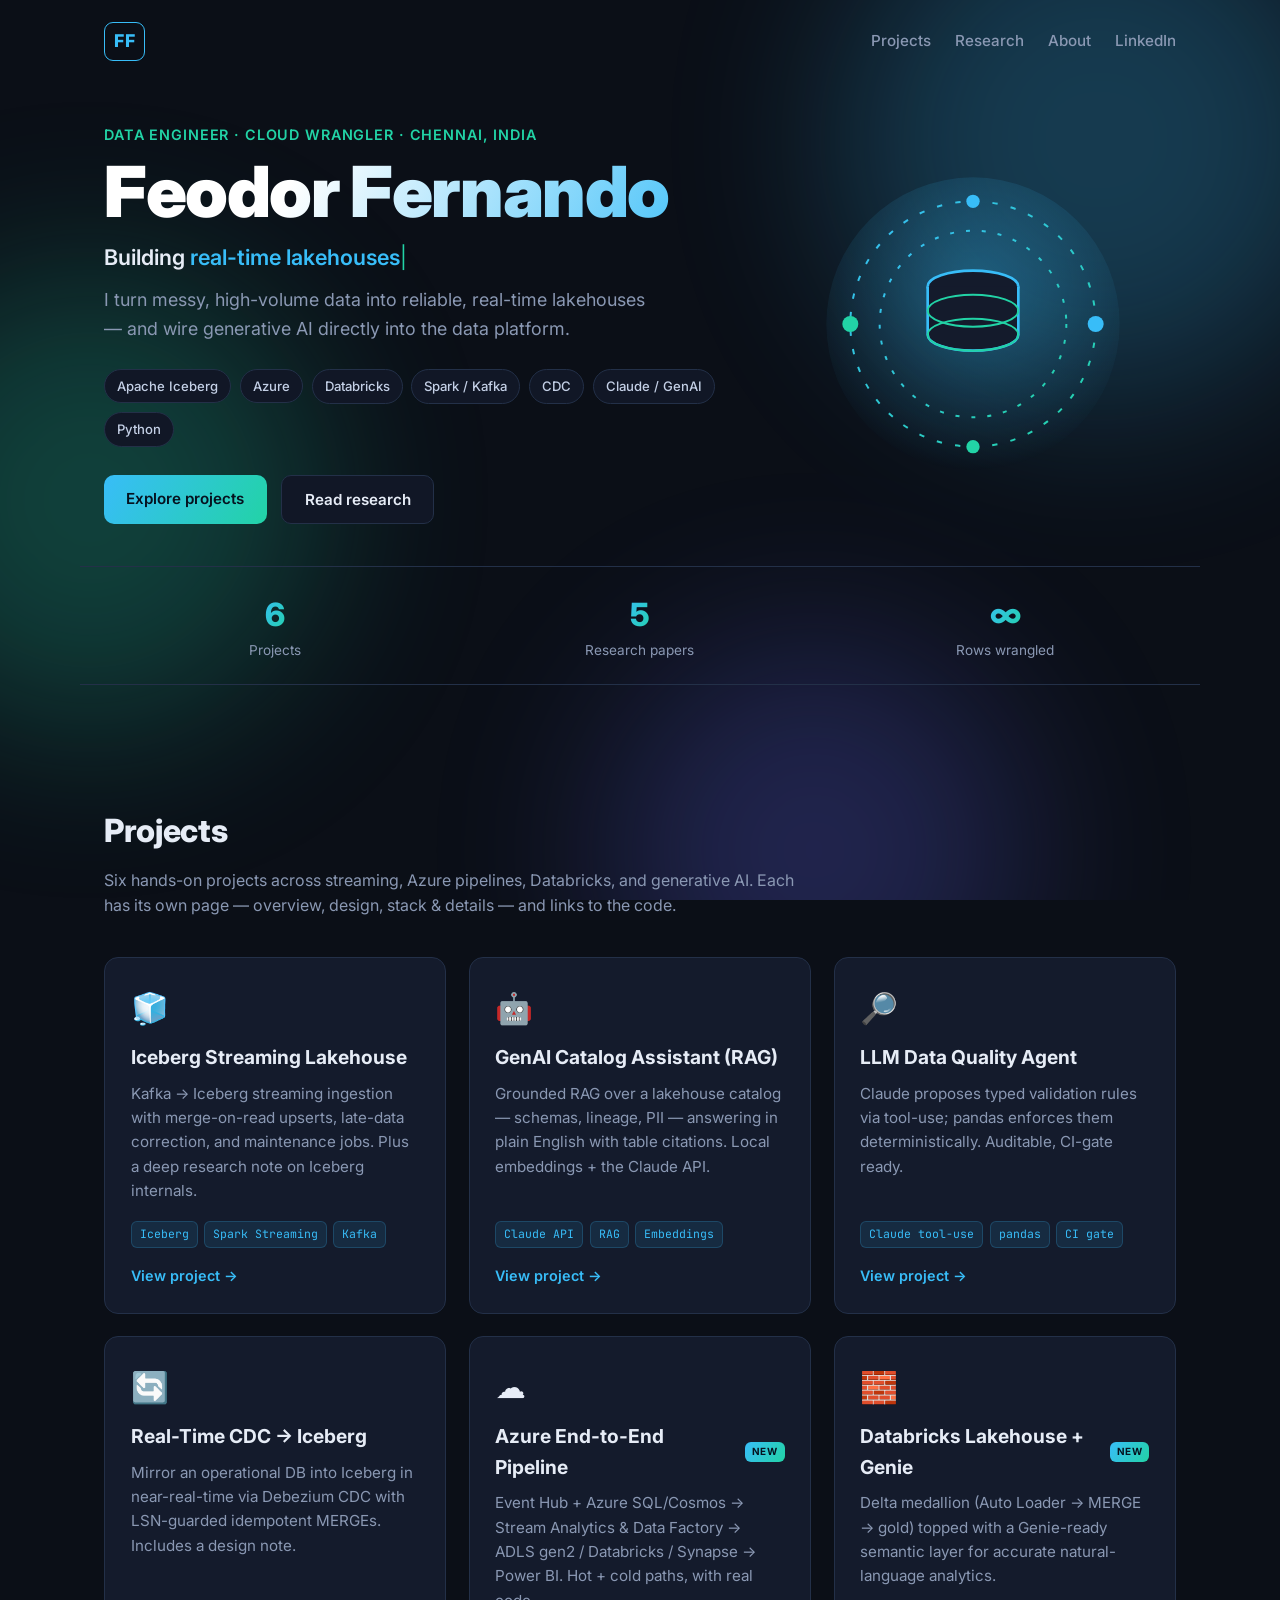
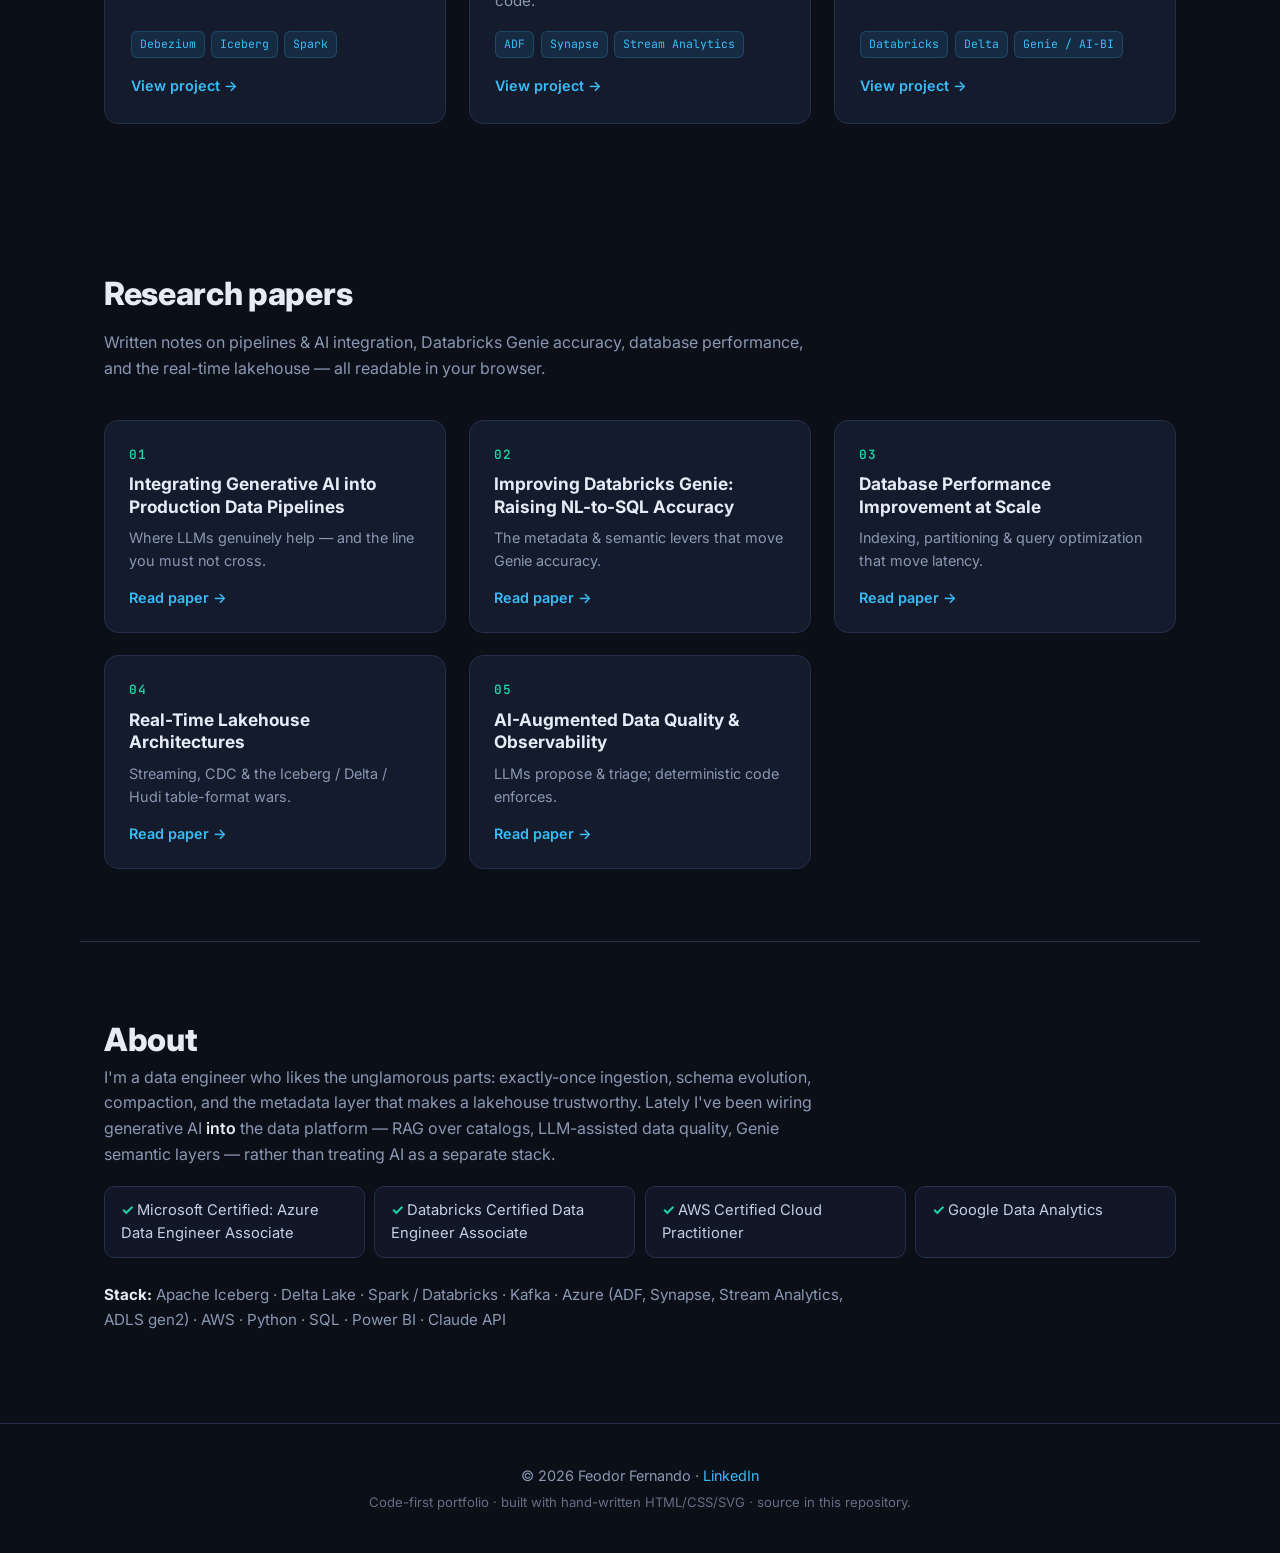
==== commit 11b8e0f5: "Remove end-to-end pipeline section and Cloud certs stat Co-Authored-By: Claude Opus 4.8 <noreply@ant" ====
--- a/index.html
+++ b/index.html
@@ -18,7 +18,6 @@
     <nav class="nav">
       <span class="brand">FF</span>
       <div class="nav-links">
-        <a href="#pipeline">Pipeline</a>
         <a href="#projects">Projects</a>
         <a href="#research">Research</a>
         <a href="#about">About</a>
@@ -82,88 +81,11 @@
     <div class="stat-row fade-up d5">
       <div><strong>6</strong><span>Projects</span></div>
       <div><strong>5</strong><span>Research papers</span></div>
-      <div><strong>4</strong><span>Cloud certs</span></div>
       <div><strong>∞</strong><span>Rows wrangled</span></div>
     </div>
   </header>
 
   <main>
-    <!-- ANIMATED END-TO-END PIPELINE -->
-    <section id="pipeline" class="section">
-      <h2 class="section-title reveal">A modern data platform, end to end</h2>
-      <p class="section-sub reveal">Watch the data flow: operational sources → ingestion/ETL →
-        analytical lakehouse → AI &amp; BI. This is the architecture my projects are built on.</p>
-
-      <div class="pipeline-wrap reveal">
-      <svg viewBox="0 0 1000 380" xmlns="http://www.w3.org/2000/svg" class="pipeline-svg" role="img" aria-label="End-to-end data platform">
-        <defs>
-          <linearGradient id="flowg" x1="0" y1="0" x2="1" y2="0">
-            <stop offset="0" stop-color="#38bdf8"/><stop offset="1" stop-color="#22d3a6"/>
-          </linearGradient>
-        </defs>
-
-        <!-- stage headers -->
-        <text x="120" y="30" text-anchor="middle" class="stage-h">Operational Data</text>
-        <text x="370" y="30" text-anchor="middle" class="stage-h">Ingestion / ETL</text>
-        <text x="640" y="30" text-anchor="middle" class="stage-h">Lakehouse &amp; Processing</text>
-        <text x="895" y="30" text-anchor="middle" class="stage-h">AI &amp; BI</text>
-
-        <!-- divider guides -->
-        <line x1="245" y1="45" x2="245" y2="360" stroke="#233048" stroke-dasharray="4 6"/>
-        <line x1="500" y1="45" x2="500" y2="360" stroke="#233048" stroke-dasharray="4 6"/>
-        <line x1="785" y1="45" x2="785" y2="360" stroke="#233048" stroke-dasharray="4 6"/>
-
-        <!-- flow connectors -->
-        <line class="flow" x1="200" y1="120" x2="300" y2="120" stroke="url(#flowg)" stroke-width="3"/>
-        <line class="flow" x1="200" y1="250" x2="300" y2="250" stroke="url(#flowg)" stroke-width="3"/>
-        <line class="flow" x1="440" y1="120" x2="560" y2="130" stroke="url(#flowg)" stroke-width="3"/>
-        <line class="flow" x1="440" y1="250" x2="560" y2="200" stroke="url(#flowg)" stroke-width="3"/>
-        <line class="flow" x1="730" y1="170" x2="830" y2="150" stroke="url(#flowg)" stroke-width="3"/>
-        <line class="flow" x1="730" y1="200" x2="830" y2="240" stroke="url(#flowg)" stroke-width="3"/>
-
-        <!-- operational nodes -->
-        <g class="pulse"><rect x="40" y="95" width="160" height="50" rx="10" fill="#141b2c" stroke="#233048"/></g>
-        <text x="120" y="118" text-anchor="middle" class="n-title">Event Hub / Kafka</text>
-        <text x="120" y="134" text-anchor="middle" class="n-sub">streaming telemetry</text>
-        <rect x="40" y="225" width="160" height="50" rx="10" fill="#141b2c" stroke="#233048"/>
-        <text x="120" y="248" text-anchor="middle" class="n-title">Azure SQL · Cosmos</text>
-        <text x="120" y="264" text-anchor="middle" class="n-sub">operational stores · CDC</text>
-
-        <!-- ingestion nodes -->
-        <rect x="300" y="95" width="140" height="50" rx="10" fill="#141b2c" stroke="#38bdf8"/>
-        <text x="370" y="118" text-anchor="middle" class="n-title">Stream Analytics</text>
-        <text x="370" y="134" text-anchor="middle" class="n-sub">/ Spark Streaming</text>
-        <rect x="300" y="225" width="140" height="50" rx="10" fill="#141b2c" stroke="#38bdf8"/>
-        <text x="370" y="248" text-anchor="middle" class="n-title">Data Factory</text>
-        <text x="370" y="264" text-anchor="middle" class="n-sub">Debezium CDC</text>
-
-        <!-- lakehouse box -->
-        <rect x="555" y="80" width="180" height="200" rx="12" fill="#0e1626" stroke="#22d3a6" stroke-dasharray="5 5"/>
-        <text x="645" y="105" text-anchor="middle" class="n-sub">Iceberg / Delta lakehouse</text>
-        <g class="pulse"><rect x="575" y="120" width="140" height="36" rx="8" fill="#141b2c" stroke="#233048"/></g>
-        <text x="645" y="143" text-anchor="middle" class="n-title">bronze</text>
-        <rect x="575" y="166" width="140" height="36" rx="8" fill="#141b2c" stroke="#38bdf8"/>
-        <text x="645" y="189" text-anchor="middle" class="n-title">silver (MERGE)</text>
-        <rect x="575" y="212" width="140" height="36" rx="8" fill="#141b2c" stroke="#22d3a6"/>
-        <text x="645" y="235" text-anchor="middle" class="n-title">gold (aggregates)</text>
-
-        <!-- AI/BI nodes -->
-        <g class="pulse"><rect x="830" y="125" width="140" height="50" rx="10" fill="#141b2c" stroke="#22d3a6"/></g>
-        <text x="900" y="148" text-anchor="middle" class="n-title">Genie / RAG (AI)</text>
-        <text x="900" y="164" text-anchor="middle" class="n-sub">NL → insight</text>
-        <rect x="830" y="215" width="140" height="50" rx="10" fill="#141b2c" stroke="#233048"/>
-        <text x="900" y="238" text-anchor="middle" class="n-title">Power BI</text>
-        <text x="900" y="254" text-anchor="middle" class="n-sub">dashboards</text>
-
-        <!-- moving data packets -->
-        <circle r="4" fill="#38bdf8"><animateMotion dur="3s" repeatCount="indefinite" path="M200,120 L300,120"/></circle>
-        <circle r="4" fill="#22d3a6"><animateMotion dur="3.4s" repeatCount="indefinite" path="M440,120 L560,130"/></circle>
-        <circle r="4" fill="#38bdf8"><animateMotion dur="3.2s" repeatCount="indefinite" path="M730,170 L830,150"/></circle>
-        <circle r="4" fill="#22d3a6"><animateMotion dur="3.6s" repeatCount="indefinite" path="M200,250 L300,250"/></circle>
-      </svg>
-      </div>
-    </section>
-
     <!-- PROJECTS -->
     <section id="projects" class="section">
       <h2 class="section-title reveal">Projects</h2>
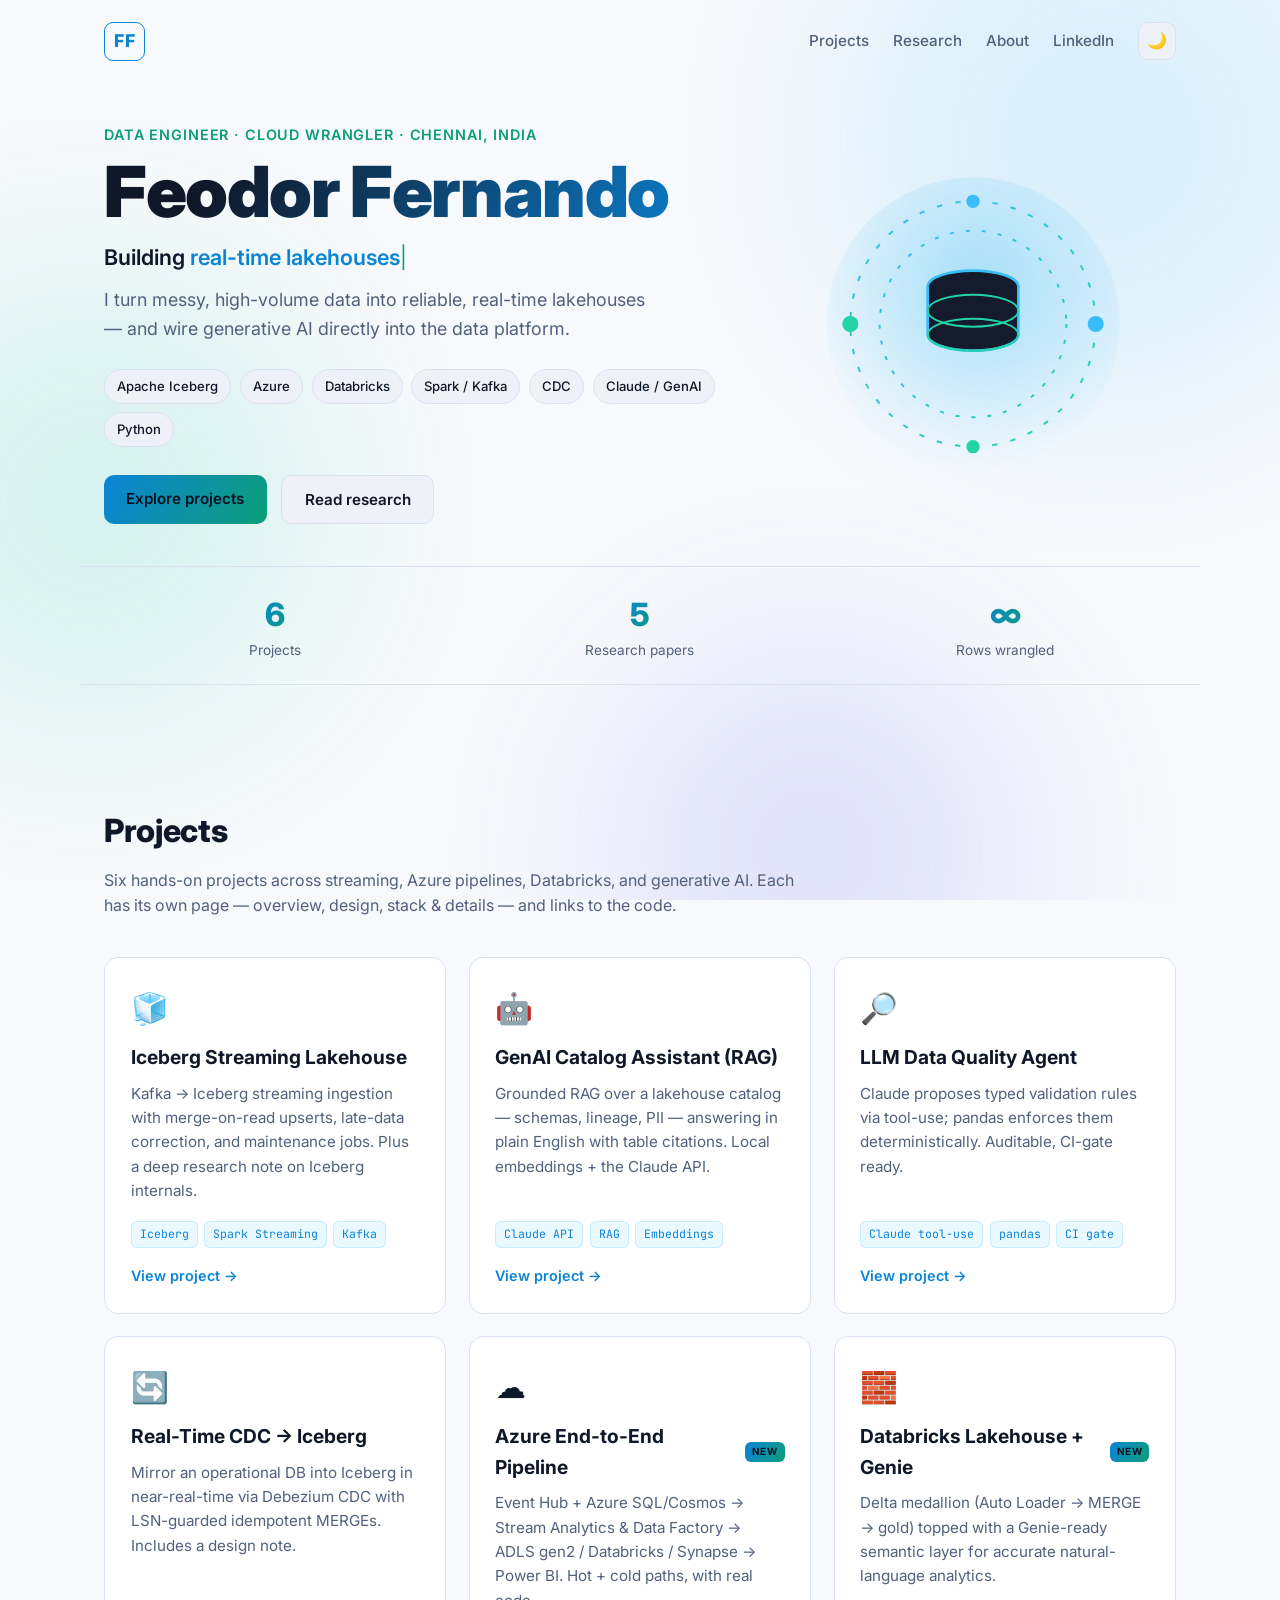
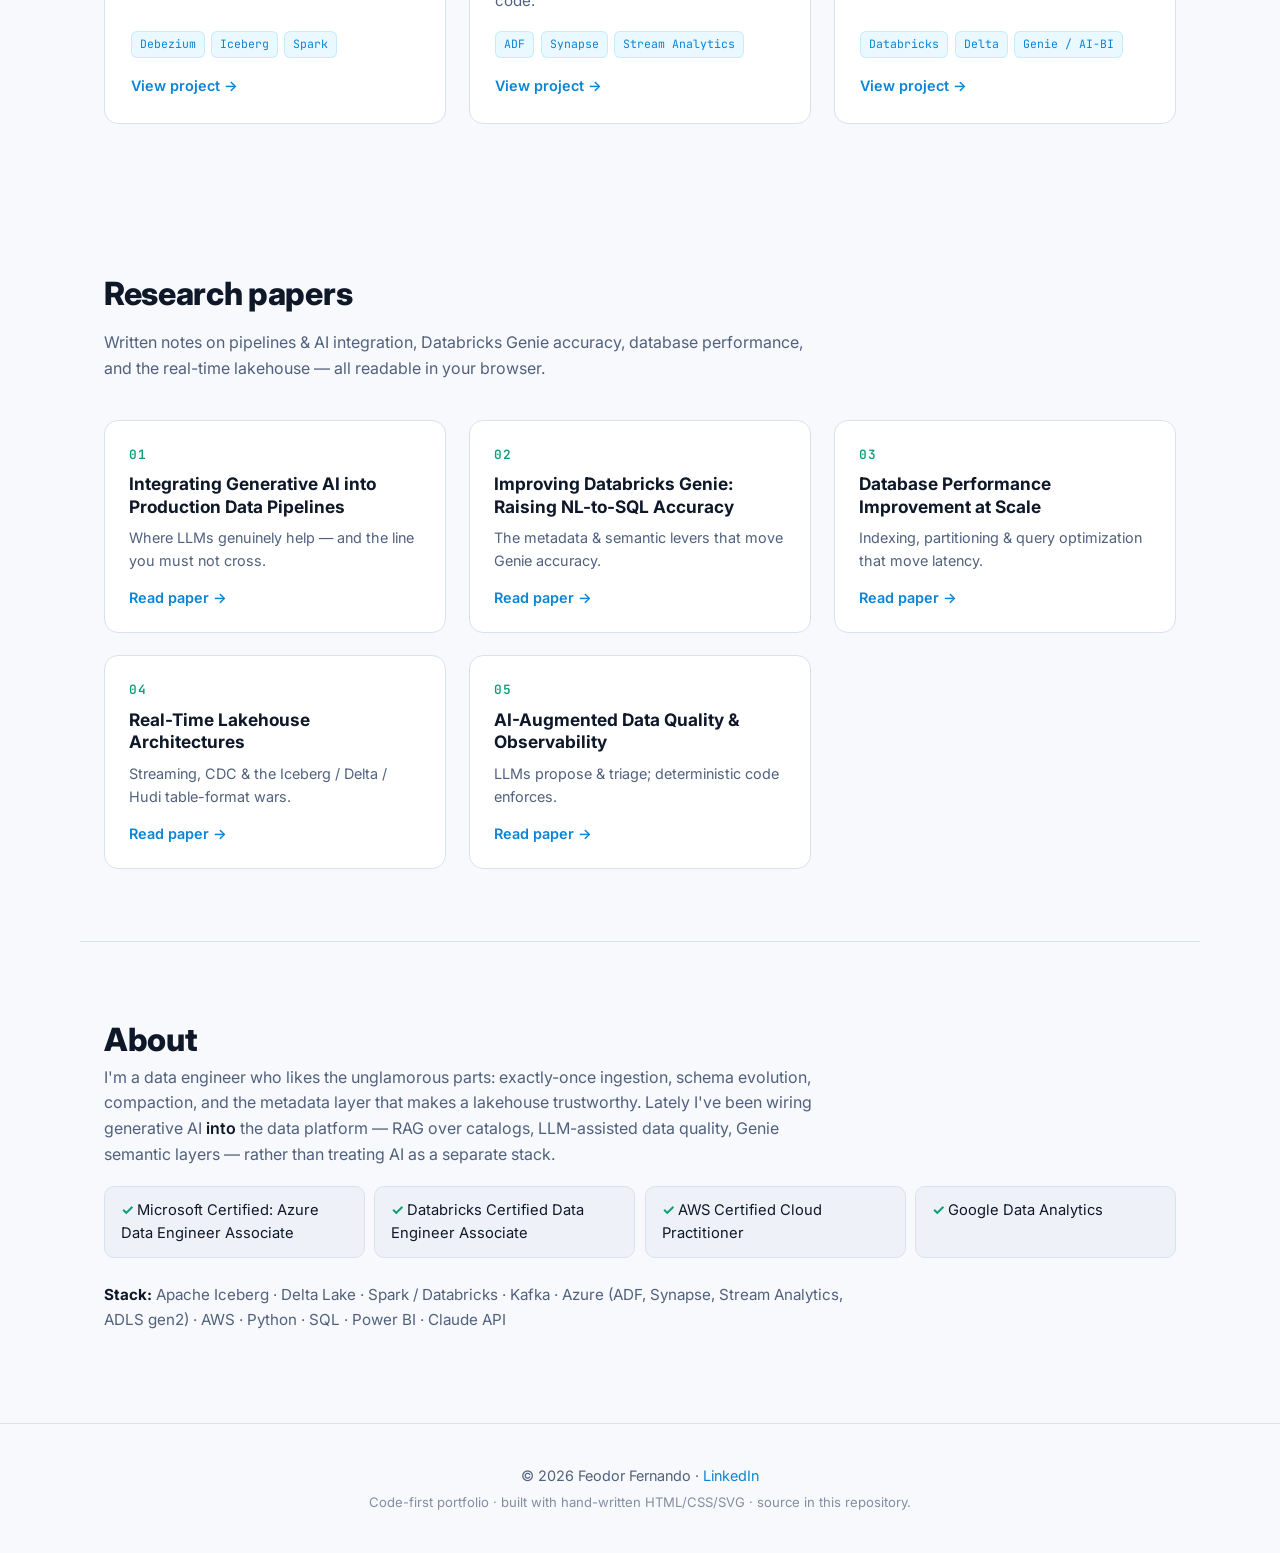
==== commit 2d9473fa: "Add system light/dark theme + toggle; expand research papers to industry depth - Light/dark theming " ====
--- a/index.html
+++ b/index.html
@@ -1,6 +1,16 @@
 <!DOCTYPE html>
 <html lang="en">
 <head>
+<script>
+(function(){function a(t){document.documentElement.setAttribute('data-theme',t);}
+var s;try{s=localStorage.getItem('theme');}catch(e){}
+var m=window.matchMedia&&matchMedia('(prefers-color-scheme: light)').matches;
+a(s||(m?'light':'dark'));
+window.toggleTheme=function(){var c=document.documentElement.getAttribute('data-theme');var n=c==='light'?'dark':'light';a(n);try{localStorage.setItem('theme',n);}catch(e){}var b=document.getElementById('theme-toggle');if(b)b.textContent=n==='light'?'\u{1F319}':'\u2600\uFE0F';};
+document.addEventListener('DOMContentLoaded',function(){var b=document.getElementById('theme-toggle');if(b)b.textContent=document.documentElement.getAttribute('data-theme')==='light'?'\u{1F319}':'\u2600\uFE0F';});
+if(!s&&window.matchMedia){try{matchMedia('(prefers-color-scheme: light)').addEventListener('change',function(e){var n=e.matches?'light':'dark';a(n);var b=document.getElementById('theme-toggle');if(b)b.textContent=n==='light'?'\u{1F319}':'\u2600\uFE0F';});}catch(e){}}
+})();
+</script>
   <meta charset="UTF-8" />
   <meta name="viewport" content="width=device-width, initial-scale=1.0" />
   <title>Feodor Fernando — Data &amp; AI Engineer</title>
@@ -22,6 +32,7 @@
         <a href="#research">Research</a>
         <a href="#about">About</a>
         <a href="https://www.linkedin.com/in/feodorfernando/" target="_blank" rel="noopener">LinkedIn</a>
+        <button id="theme-toggle" class="theme-btn" onclick="toggleTheme()" aria-label="Toggle light/dark theme">☀️</button>
       </div>
     </nav>
 
--- a/style.css
+++ b/style.css
@@ -10,6 +10,21 @@
   --accent-2: #22d3a6;
   --radius: 14px;
   --maxw: 1120px;
+  --shadow: 0 12px 40px -18px rgba(56,189,248,.5);
+}
+
+/* light theme overrides — applied when <html data-theme="light"> */
+:root[data-theme="light"] {
+  --bg: #f7f9fc;
+  --bg-soft: #eef2f8;
+  --card: #ffffff;
+  --card-hover: #f0f5fb;
+  --border: #d9e1ee;
+  --text: #0f1828;
+  --muted: #51617d;
+  --accent: #0b84d6;
+  --accent-2: #0c9e78;
+  --shadow: 0 14px 38px -20px rgba(11,132,214,.4);
 }
 
 * { box-sizing: border-box; margin: 0; padding: 0; }
@@ -233,3 +248,28 @@
   .fade-up, .reveal { opacity: 1 !important; transform: none !important; animation: none !important; transition: none !important; }
   .flow, .pulse, .float, .spin, .orbit, .aurora span, .caret { animation: none !important; }
 }
+
+/* ---------- theme toggle button ---------- */
+.theme-btn {
+  background: var(--bg-soft); border: 1px solid var(--border); color: var(--text);
+  width: 38px; height: 38px; border-radius: 10px; cursor: pointer; font-size: 1rem;
+  display: inline-flex; align-items: center; justify-content: center; line-height: 1;
+  transition: border-color .15s ease, transform .15s ease;
+}
+.theme-btn:hover { border-color: var(--accent); transform: translateY(-2px); }
+.nav-links { align-items: center; }
+
+/* smooth theme transitions */
+body, .card, .paper, .btn, .badges span, .creds li, .pipeline-wrap, .theme-btn, .stat-row {
+  transition: background-color .3s ease, color .3s ease, border-color .3s ease;
+}
+
+/* light-theme specific fixes */
+:root[data-theme="light"] .hero h1 {
+  background: linear-gradient(120deg, #0f1828 18%, var(--accent) 100%);
+  -webkit-background-clip: text; background-clip: text; -webkit-text-fill-color: transparent;
+}
+:root[data-theme="light"] .aurora span { opacity: .14; }
+:root[data-theme="light"] .badges span,
+:root[data-theme="light"] .creds li { color: var(--text); }
+:root[data-theme="light"] .card:hover { box-shadow: var(--shadow); }
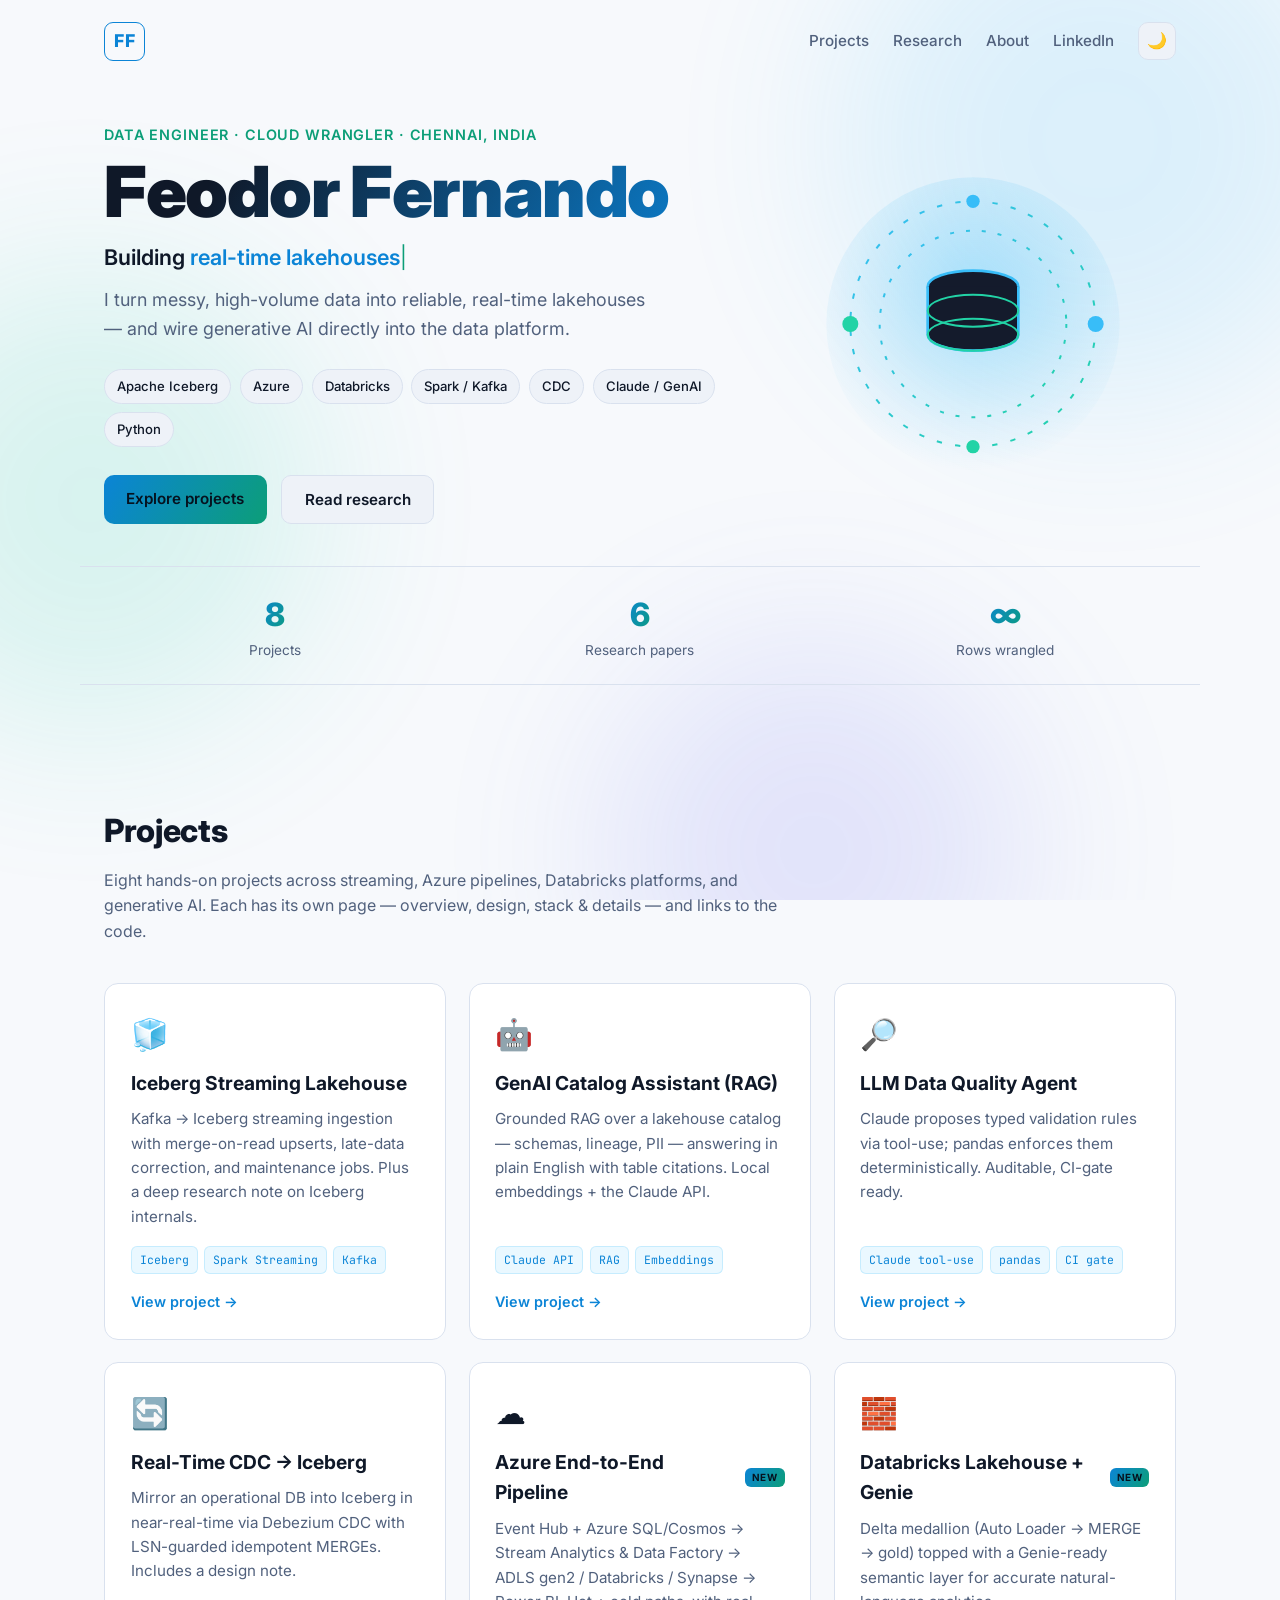
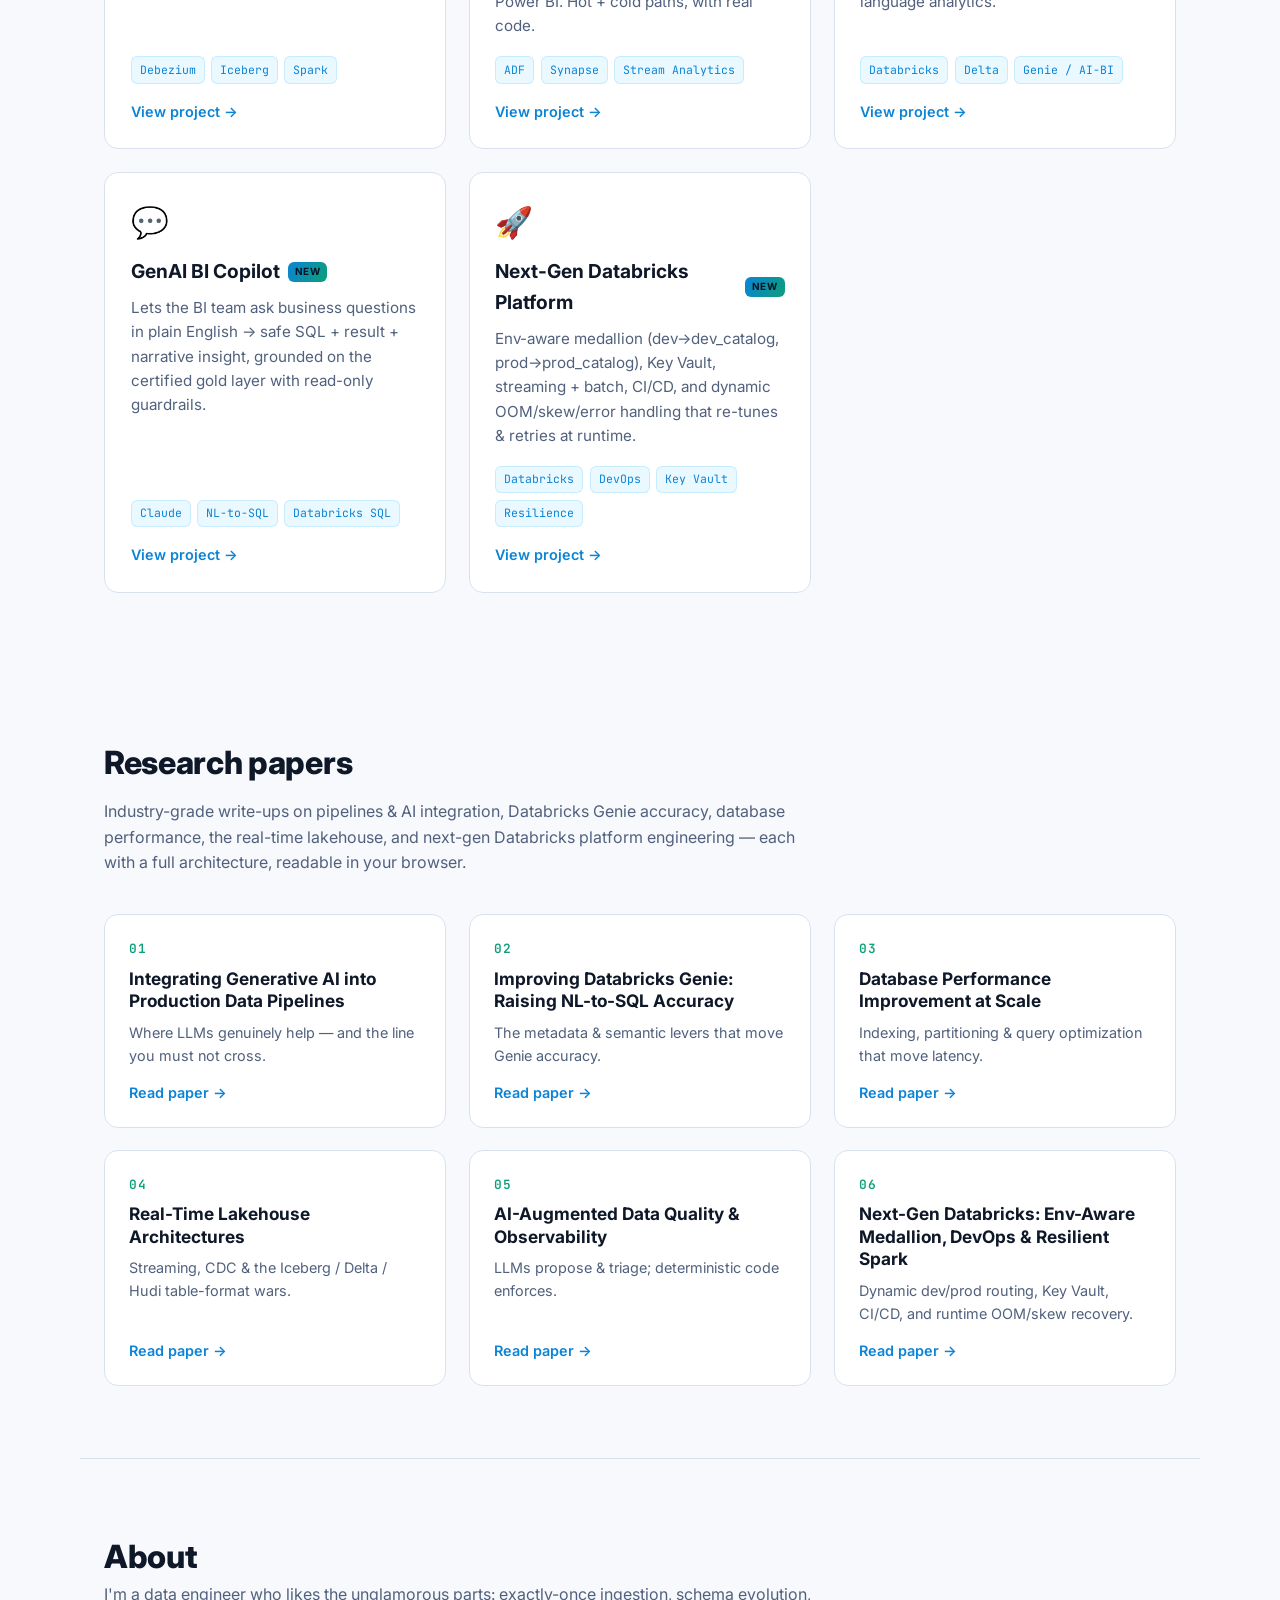
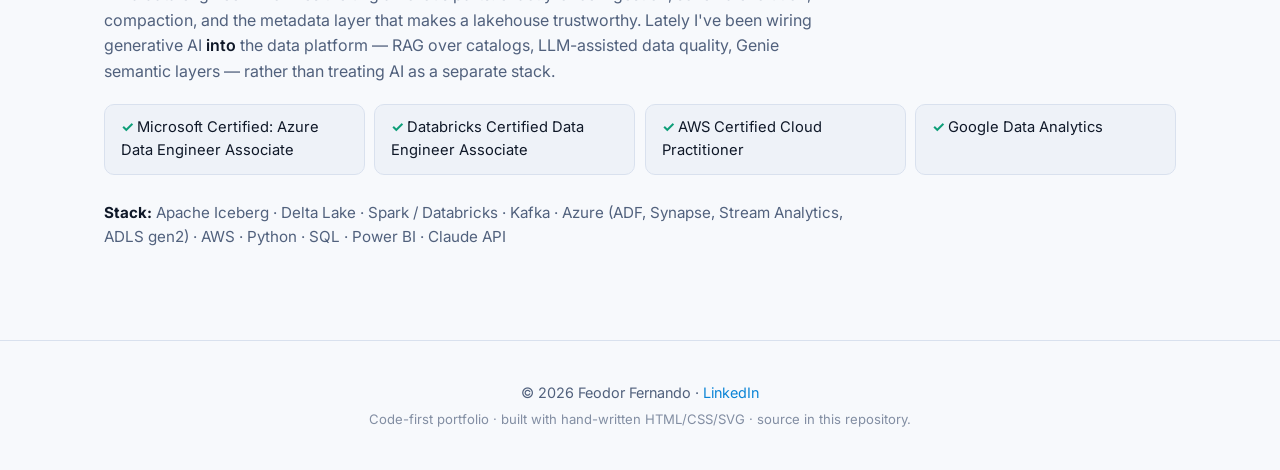
==== commit 7fe5d890: "Add GenAI BI Copilot + Next-Gen Databricks Platform projects & paper Project 07 (GenAI BI Copilot): " ====
--- a/index.html
+++ b/index.html
@@ -90,8 +90,8 @@
     </div>
 
     <div class="stat-row fade-up d5">
-      <div><strong>6</strong><span>Projects</span></div>
-      <div><strong>5</strong><span>Research papers</span></div>
+      <div><strong>8</strong><span>Projects</span></div>
+      <div><strong>6</strong><span>Research papers</span></div>
       <div><strong>∞</strong><span>Rows wrangled</span></div>
     </div>
   </header>
@@ -100,8 +100,8 @@
     <!-- PROJECTS -->
     <section id="projects" class="section">
       <h2 class="section-title reveal">Projects</h2>
-      <p class="section-sub reveal">Six hands-on projects across streaming, Azure pipelines,
-        Databricks, and generative AI. Each has its own page — overview, design, stack &amp;
+      <p class="section-sub reveal">Eight hands-on projects across streaming, Azure pipelines,
+        Databricks platforms, and generative AI. Each has its own page — overview, design, stack &amp;
         details — and links to the code.</p>
 
       <div class="grid">
@@ -158,15 +158,33 @@
           <div class="tags"><span>Databricks</span><span>Delta</span><span>Genie / AI-BI</span></div>
           <span class="card-go">View project →</span>
         </a>
+
+        <a class="card reveal new" href="site/projects/genai-bi-copilot.html">
+          <div class="card-icon">💬</div>
+          <h3>GenAI BI Copilot <span class="pill">New</span></h3>
+          <p>Lets the BI team ask business questions in plain English → safe SQL + result +
+            narrative insight, grounded on the certified gold layer with read-only guardrails.</p>
+          <div class="tags"><span>Claude</span><span>NL-to-SQL</span><span>Databricks SQL</span></div>
+          <span class="card-go">View project →</span>
+        </a>
+
+        <a class="card reveal new" href="site/projects/nextgen-databricks-platform.html">
+          <div class="card-icon">🚀</div>
+          <h3>Next-Gen Databricks Platform <span class="pill">New</span></h3>
+          <p>Env-aware medallion (dev→dev_catalog, prod→prod_catalog), Key Vault, streaming +
+            batch, CI/CD, and dynamic OOM/skew/error handling that re-tunes &amp; retries at runtime.</p>
+          <div class="tags"><span>Databricks</span><span>DevOps</span><span>Key Vault</span><span>Resilience</span></div>
+          <span class="card-go">View project →</span>
+        </a>
       </div>
     </section>
 
     <!-- RESEARCH -->
     <section id="research" class="section">
       <h2 class="section-title reveal">Research papers</h2>
-      <p class="section-sub reveal">Written notes on pipelines &amp; AI integration, Databricks
-        Genie accuracy, database performance, and the real-time lakehouse — all readable in your
-        browser.</p>
+      <p class="section-sub reveal">Industry-grade write-ups on pipelines &amp; AI integration,
+        Databricks Genie accuracy, database performance, the real-time lakehouse, and next-gen
+        Databricks platform engineering — each with a full architecture, readable in your browser.</p>
 
       <div class="grid research-grid">
         <a class="paper reveal" href="site/research/ai-in-data-pipelines.html">
@@ -197,6 +215,12 @@
           <span class="paper-no">05</span>
           <h3>AI-Augmented Data Quality &amp; Observability</h3>
           <p>LLMs propose &amp; triage; deterministic code enforces.</p>
+          <span class="card-go">Read paper →</span>
+        </a>
+        <a class="paper reveal" href="site/research/nextgen-databricks-platform.html">
+          <span class="paper-no">06</span>
+          <h3>Next-Gen Databricks: Env-Aware Medallion, DevOps &amp; Resilient Spark</h3>
+          <p>Dynamic dev/prod routing, Key Vault, CI/CD, and runtime OOM/skew recovery.</p>
           <span class="card-go">Read paper →</span>
         </a>
       </div>
